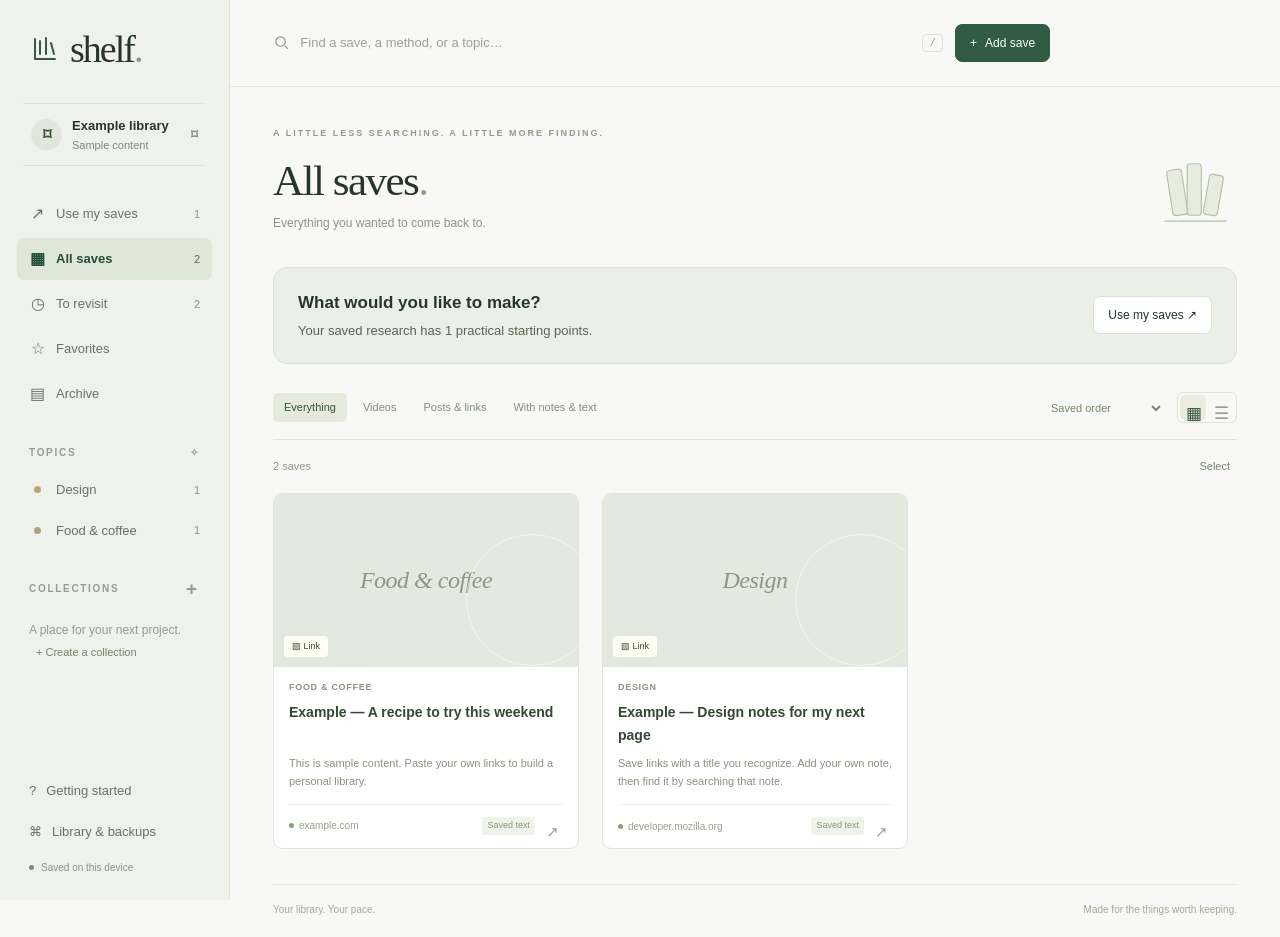
==== index.html @ c254f4d4 "Release Shelf browser starter 1.1 with simple capture and task guides" ====
<!doctype html><html lang="en"><head><meta charset="utf-8"><meta name="viewport" content="width=device-width,initial-scale=1"><meta name="theme-color" content="#f7f8f5"><meta name="description" content="Your saved things, within reach. A private, quiet place to find, read and organize your saves."><title>Shelf — Your saved things</title><link rel="icon" href="icon.svg"><link rel="stylesheet" href="style.css"></head><body>
<div id="app">
<aside id="sidebar"><a class="brand" href="#"><svg viewBox="0 0 32 32"><path d="M6 6v20h20M11 8v13m6-16v16m5-11 3 11"/></svg><span>shelf<span class="brand-dot">.</span></span></a><button id="mobile-close" class="icon-btn" aria-label="Close navigation">×</button>
<div class="workspace"><span class="avatar" aria-hidden="true">⌑</span><div>Example library<small>Sample content</small></div><span class="small-lock">⌑</span></div>
<nav id="navigation" aria-label="Library"></nav><div class="section-label">TOPICS <span title="Suggested from titles. You can change them.">✧</span></div><nav id="topics" aria-label="Topics"></nav>
<div class="section-label collections-label">COLLECTIONS <button id="new-collection" class="mini-btn" aria-label="New collection">+</button></div><nav id="collections" aria-label="Collections"></nav>
<div class="sidebar-bottom"><button id="help" class="navitem">? <span>Getting started</span></button><button id="library-settings" class="navitem">⌘ <span>Library & backups</span></button><div class="privacy"><span class="green-dot"></span><span id="storage-label">Saved on this device</span></div></div></aside>
<div id="mobile-shade"></div><main><header><button id="mobile-menu" class="icon-btn" aria-label="Open navigation">☰</button><div class="searchbox"><svg viewBox="0 0 24 24"><circle cx="10.5" cy="10.5" r="6.5"/><path d="m16 16 4.5 4.5"/></svg><input id="search" type="search" placeholder="Find a save, a method, or a topic…" aria-label="Search library" autocomplete="off"><kbd>/</kbd></div><button id="sync" class="btn sync-btn"><span>↻</span><span class="sync-label">Update saves</span></button><button id="add" class="btn primary"><span>+</span> Add save</button></header>
<div class="page"><div class="eyebrow">A LITTLE LESS SEARCHING. A LITTLE MORE FINDING.</div><div class="page-heading"><div><h1 id="page-title">All saves<span class="serif-dot">.</span></h1><p id="page-subtitle">Everything you wanted to come back to.</p></div><div class="library-mark" aria-hidden="true"><svg viewBox="0 0 100 100"><rect x="19" y="20" width="18" height="55" rx="4" transform="rotate(-9 28 48)"/><rect x="40" y="13" width="17" height="62" rx="4"/><rect x="63" y="26" width="17" height="49" rx="4" transform="rotate(10 71 51)"/><path d="M13 82h74"/></svg></div></div>
<div id="import-banner" class="import-banner" hidden><div><strong>Your library starts here.</strong><span>Paste a link or the share text from an app. Add your own title so you can find it later.</span></div><button class="btn" id="welcome-import">Add your first save</button></div>
<section id="task-start" class="task-start" hidden></section><section id="guide-cards" class="guide-cards" hidden aria-label="Ways to use your saves"></section><div class="toolbar" id="save-toolbar"><div class="filter-pills" id="filters"><button class="pill active" data-filter="all">Everything</button><button class="pill" data-filter="video">Videos</button><button class="pill" data-filter="note">Posts & links</button><button class="pill" data-filter="content">With notes & text</button></div><div class="view-controls"><label class="visually-hidden" for="sort">Sort saves</label><select id="sort"><option value="position">Saved order</option><option value="recent">Recently added</option><option value="title">Title A–Z</option></select><div class="view-switch"><button id="grid-view" class="active icon-btn" aria-label="Grid view">▦</button><button id="list-view" class="icon-btn" aria-label="List view">☰</button></div></div></div>
<div class="result-row"><span id="result-count"></span><div><button id="select-mode" class="text-btn">Select</button><button id="clear-filters" class="text-btn" hidden>Clear filters</button></div></div>
<div id="bulk" class="bulkbar" hidden><span id="selected-count">0 selected</span><button id="select-all" class="text-btn">Select visible</button><button data-bulk="read">Mark read</button><button data-bulk="favorite">Favorite</button><button data-bulk="collection">Add to collection</button><button data-bulk="archive">Archive</button><button data-bulk="trash">Move to trash</button><button id="end-select" class="text-btn">Done</button></div>
<section id="cards" aria-label="Saved items"></section><div id="empty" class="empty" hidden><span class="empty-icon">⌕</span><h2 id="empty-title">Nothing here yet.</h2><p id="empty-copy">Save something worth coming back to.</p><button id="empty-action" class="btn">Show all saves</button></div><button id="load-more" class="btn load-more" hidden>Show more saves</button>
<footer><span id="footer-status">Your library. Your pace.</span><span>Made for the things worth keeping.</span></footer></div></main></div>
<div id="detail-backdrop" hidden></div><aside id="detail" role="dialog" aria-modal="true" aria-label="Save details" hidden></aside>
<dialog id="modal"><div id="modal-body"></div></dialog><div id="toast" role="status" aria-live="polite" hidden></div><input id="import-file" type="file" accept=".json,.html,.htm,.csv" hidden>
<script>window.SHELF_SEED={"version": 1, "items": [{"id": "example-save", "title": "Example \u2014 A recipe to try this weekend", "url": "https://example.com/recipe", "description": "This is sample content. Paste your own links to build a personal library.", "category": "Food & coffee", "type": "link", "position": 0}, {"id": "example-design", "title": "Example \u2014 Design notes for my next page", "url": "https://developer.mozilla.org/en-US/docs/Learn_web_development", "description": "Save links with a title you recognize. Add your own note, then find it by searching that note.", "category": "Design", "type": "link", "position": 1}], "annotations": {}, "collections": [], "guides": [{"id": "start-a-page", "title": "Turn a saved reference into one useful change", "category": "Web design", "method": "Choose one task, one reference and one observable result.", "steps": ["Open the reference and describe the specific relationship you want to use.", "Use real content in one page or component.", "Check the main action and one error state at desktop and mobile sizes."], "prompt": "Project: [your project]\nGoal: [the task this page should help a user complete]\nReference: [the link you saved]\nInspect the existing page and reference. Explain the specific relationship worth transferring. Complete one bounded implementation with real content and preserve the current brand and behavior. Verify the main task and one recovery path. Report what was actually checked and what remains unknown.", "limit": "An original example guide. It is not generated from your saves, and copying does not install a tool or execute a change.", "sourceIds": ["example-design"], "resources": ["https://developer.mozilla.org/en-US/docs/Learn_web_development"]}]};</script><script src="core.js"></script><script src="app.js"></script></body></html>
---- style.css ----
@font-face{font-family:system-ui;src:local('SF Pro Text')}*{box-sizing:border-box}html{color-scheme:light}body{margin:0;color:#26352e;background:#f8f9f6;font:14px -apple-system,BlinkMacSystemFont,'Segoe UI',sans-serif;line-height:1.5}button,input,textarea,select{font:inherit}button,a,input,select,textarea{-webkit-tap-highlight-color:transparent}button{cursor:pointer}button:disabled{opacity:.5;cursor:wait}button{color:inherit}button:focus-visible,a:focus-visible,select:focus-visible{outline:3px solid #9db5a5;outline-offset:3px}a{color:inherit}button{border:0;background:none}#sidebar{width:230px;position:fixed;inset:0 auto 0 0;background:#eff1eb;border-right:1px solid #dfe4da;padding:30px 17px 0;display:flex;flex-direction:column;z-index:20;overflow-y:auto}.brand{display:flex;align-items:center;gap:9px;text-decoration:none;margin:0 12px 35px;font-family:Georgia,serif;font-size:38px;letter-spacing:-2px;line-height:1}.brand svg{width:32px;fill:none;stroke:#375744;stroke-width:2;stroke-linecap:round;stroke-linejoin:round}.brand-dot{color:#809d7b}.workspace{margin:0 6px 27px;padding:12px 8px;display:flex;align-items:center;gap:10px;border-top:1px solid #dfe4da;border-bottom:1px solid #dfe4da;font-size:13px;font-weight:600}.workspace small{display:block;font-size:11px;font-weight:400;color:#7c877e;margin-top:1px}.avatar{width:31px;height:31px;border-radius:50%;background:#e0e6d9;color:#42573e;display:grid;place-items:center;font-family:Georgia,serif;font-size:16px}.small-lock{margin-left:auto;color:#869381}.navitem{display:flex;align-items:center;width:100%;gap:10px;border-radius:7px;padding:9px 12px;margin-bottom:3px;color:#667367;text-align:left;font-size:13px;min-height:36px}.navitem:hover{background:#e7ebe1;color:#254a37}.navitem.active{background:#dfe7d8;color:#254d37;font-weight:600}.navitem .nav-icon{width:17px;text-align:center;font-size:16px}.navitem .count{margin-left:auto;color:#8b9489;font-size:11px;font-weight:400}.navitem.active .count{color:#56724c}.section-label{display:flex;justify-content:space-between;align-items:center;color:#949e90;font-size:10px;letter-spacing:1.7px;font-weight:600;margin:27px 12px 11px}.mini-btn{font-size:19px;line-height:1;padding:0 3px}.topic-dot{width:7px;height:7px;border-radius:50%;background:var(--topic,#9aa786);flex-shrink:0;margin:0 5px}.collection-empty{font-size:12px;color:#939d91;padding:0 12px 14px}.sidebar-bottom{margin-top:auto;padding:24px 0 18px}.privacy{font-size:10px;color:#8b9689;display:flex;gap:7px;align-items:center;padding:7px 12px}.green-dot{width:5px;height:5px;background:#729470;border-radius:50%;display:inline-block;flex-shrink:0}main{margin-left:230px;min-height:100vh}header{height:87px;border-bottom:1px solid #e5e9e0;display:flex;align-items:center;gap:12px;padding:0 43px;background:#f8f9f6;position:sticky;top:0;z-index:10}.searchbox{display:flex;align-items:center;gap:10px;flex:1;max-width:670px;color:#8b968b}.searchbox svg{width:19px;fill:none;stroke:currentColor;stroke-width:1.6}.searchbox input{border:none;outline:none;background:transparent;width:100%;font-size:13px;color:#263b2c;padding:10px 0}.searchbox input::placeholder{color:#99a293}kbd{border:1px solid #dfe5d8;color:#9ba393;border-radius:4px;font-size:11px;padding:0 6px}.btn{display:inline-flex;align-items:center;justify-content:center;gap:8px;border:1px solid #dbe2d5;border-radius:7px;background:#fff;padding:9px 14px;font-size:12px;min-height:37px;text-decoration:none;white-space:nowrap}.btn:hover{background:#f0f3eb;border-color:#bccbb6}.primary{background:#315b43;color:#fff;border-color:#315b43}.primary:hover{background:#244a35;color:#fff}.sync-btn{margin-left:auto;background:transparent}.sync-btn>span:first-child{font-size:20px;line-height:.8}.icon-btn{display:grid;place-items:center;padding:6px;border-radius:5px;font-size:18px;width:31px;height:31px}.icon-btn:hover{background:#e8eee2}.page{max-width:1550px;margin:auto;padding:40px 43px 20px}.eyebrow{font-size:9px;letter-spacing:2px;color:#909d87;margin-bottom:12px;font-weight:600}.page-heading{display:flex;align-items:center;justify-content:space-between;margin-bottom:31px}h1{font-family:Georgia,'Times New Roman',serif;font-weight:400;font-size:43px;line-height:1.15;letter-spacing:-1.5px;margin:0 0 9px}.serif-dot{color:#91a37e}#page-subtitle{color:#8a9485;font-size:12px;margin:0}.library-mark{width:83px;height:83px;opacity:.65}.library-mark svg{fill:#e0e6d2;stroke:#91a47a;stroke-width:1.4;stroke-linejoin:round;stroke-linecap:round}.toolbar{display:flex;gap:12px;align-items:center;justify-content:space-between;border-bottom:1px solid #e0e5da;padding-bottom:16px}.filter-pills{display:flex;gap:5px;flex-wrap:wrap}.pill{border-radius:5px;font-size:11px;padding:6px 11px;color:#818d7a;white-space:nowrap}.pill:hover{background:#edf1e7}.pill.active{background:#e4eadc;color:#36543a}.view-controls{display:flex;align-items:center;gap:13px}select{padding:7px 20px 7px 7px;color:#77866d;border:none;border-radius:5px;background:transparent;font-size:11px;max-width:100%}.view-switch{display:flex;gap:2px;border:1px solid #dfe5d7;padding:2px;border-radius:6px}.view-switch .icon-btn{font-size:17px;width:26px;height:25px;color:#97a28e}.view-switch .active{background:#e8eddf;color:#37543a}.result-row{display:flex;justify-content:space-between;align-items:center;min-height:53px;color:#8d9885;font-size:11px}.text-btn{color:#748469;font-size:11px;padding:5px 7px}.text-btn:hover{color:#284d34;text-decoration:underline}.text-btn+ .text-btn{border-left:1px solid #dce3d4}#cards{display:grid;grid-template-columns:repeat(3,minmax(0,1fr));gap:23px;align-items:start}.card{border:1px solid #e0e5da;background:#fff;border-radius:9px;overflow:hidden;position:relative;transition:transform .16s,box-shadow .16s;min-width:0}.card:hover{transform:translateY(-3px);box-shadow:0 7px 23px #3043260b}.card.selected{outline:2px solid #728d63;outline-offset:2px}.cover-button{display:block;padding:0;width:100%;text-align:left;position:relative}.cover{height:173px;background:#e9ede2;overflow:hidden;position:relative;display:flex;align-items:center;justify-content:center}.cover img{width:100%;height:100%;object-fit:cover;object-position:top;display:block}.cover.no-image{background:var(--tint,#e4e9df)}.cover.no-image:before{content:attr(data-topic);font:italic 24px Georgia,serif;color:#6b8063;letter-spacing:-.5px;opacity:.75}.cover.no-image:after{content:'';position:absolute;width:130px;height:130px;border:1px solid #ffffff90;border-radius:50%;right:-20px;top:40px}.type-badge{position:absolute;left:10px;bottom:10px;background:#fffef2eb;border:1px solid #ffffff85;border-radius:4px;padding:3px 7px;font-size:9px;color:#394a39;display:flex;align-items:center;gap:4px;backdrop-filter:blur(5px)}.card-fav{position:absolute;right:10px;top:10px;background:#fffffff0;border-radius:50%;width:27px;height:27px;display:grid;place-items:center;color:#6d7c64;font-size:15px;opacity:0;transition:opacity .15s}.card:hover .card-fav,.card-fav.on,.card-fav:focus-visible{opacity:1}.card-fav.on{color:#a58d4e;background:#fff8e0}.card-select{position:absolute;left:10px;top:10px;z-index:2;display:none;background:#fff;border-radius:4px;padding:2px;accent-color:#476b3d}.selecting .card-select{display:block}.card-body{padding:14px 15px 11px}.card-category{font-size:9px;font-weight:600;letter-spacing:.7px;color:#89977f;margin-bottom:6px;text-transform:uppercase}.title-btn{padding:0;display:block;text-align:left;width:100%}.card h2{font-size:14px;line-height:1.65;font-weight:600;margin:0 0 7px;display:-webkit-box;-webkit-line-clamp:2;-webkit-box-orient:vertical;overflow:hidden;min-height:46px;color:#354735;overflow-wrap:anywhere}.card-summary{font-size:11px;line-height:1.7;color:#899380;margin:0 0 13px;display:-webkit-box;-webkit-line-clamp:2;-webkit-box-orient:vertical;overflow:hidden;min-height:37px}.card-bottom{border-top:1px solid #eef1e9;padding-top:10px;display:flex;align-items:center;gap:5px;font-size:10px;color:#98a18f;min-width:0}.card-author{white-space:nowrap;overflow:hidden;text-overflow:ellipsis;flex:1;min-width:0}.notes-badge{font-size:9px;background:#f0f3e9;color:#859875;border-radius:3px;padding:2px 5px;white-space:nowrap}.card-bottom .icon-btn{width:23px;height:22px;font-size:15px;color:#9aa48e}.read-dot{width:5px;height:5px;border-radius:50%;background:#8aa07a;flex-shrink:0}.read-dot.read{background:transparent}.list-view{display:flex!important;flex-direction:column;gap:10px!important}.list-view .card{display:flex;width:100%;align-items:center;padding:10px}.list-view .cover-button{width:115px;flex-shrink:0}.list-view .cover{height:85px;border-radius:5px}.list-view .type-badge{left:5px;bottom:5px;font-size:8px}.list-view .card-body{padding:0 15px;flex:1;min-width:0}.list-view .card-category{margin:0}.list-view .card h2{font-size:13px;min-height:0;margin:2px 0;-webkit-line-clamp:1}.list-view .card-summary{min-height:0;-webkit-line-clamp:1;margin-bottom:4px}.list-view .card-bottom{border:0;padding:0}.list-view .card-fav{right:16px}.empty{padding:70px 10px;text-align:center;color:#8b9781}.empty h2{font-family:Georgia,serif;color:#5e7351;font-weight:400;font-size:27px}.empty p{font-size:13px;max-width:390px;margin:0 auto 22px}.empty-icon{font-size:48px;color:#9daf90}.load-more{margin:30px auto;display:flex}footer{display:flex;justify-content:space-between;margin-top:35px;padding-top:17px;border-top:1px solid #e3e8dd;color:#a0aa98;font-size:10px;gap:20px}.bulkbar{position:sticky;top:87px;z-index:8;padding:12px;background:#edf2e5;border:1px solid #c8d5bd;display:flex;align-items:center;gap:12px;border-radius:6px;margin-bottom:20px;flex-wrap:wrap;font-size:11px}.bulkbar button{font-size:11px}.bulkbar>span{font-weight:600}.import-banner{background:#edf2e5;border:1px solid #dae3cf;padding:19px 22px;display:flex;justify-content:space-between;gap:20px;align-items:center;border-radius:8px;margin-bottom:24px}.import-banner strong{display:block;font-family:Georgia,serif;font-size:22px;font-weight:400;margin-bottom:5px}.import-banner span{color:#839277;font-size:12px}#detail-backdrop{position:fixed;inset:0;background:#17271845;backdrop-filter:blur(2px);z-index:30}#detail{position:fixed;right:0;top:0;bottom:0;width:min(620px,100%);background:#fafbf8;z-index:31;overflow-y:auto;box-shadow:-15px 0 70px #13241620;animation:slide .2s ease}.detail-top{position:sticky;top:0;z-index:2;background:#fafbf8f5;padding:13px 25px;display:flex;align-items:center;gap:8px;border-bottom:1px solid #e4e9de;backdrop-filter:blur(10px)}.detail-top .spacer{flex:1}.detail-top small{color:#93a188;font-size:11px}.detail-content{padding:24px 30px}.detail-hero{height:220px;border-radius:8px;margin-bottom:23px}.detail-hero img{object-fit:contain;background:#edf0e7}.detail-category{font-size:10px;letter-spacing:1px;text-transform:uppercase;color:#8ba077;margin-bottom:8px}#detail h2{font-size:23px;line-height:1.6;letter-spacing:-.3px;margin:0 0 12px;overflow-wrap:anywhere}.detail-meta{color:#92a087;font-size:11px;display:flex;gap:12px;align-items:center;margin-bottom:20px}.detail-tabs{display:flex;gap:17px;border-bottom:1px solid #e1e8d9;margin-top:25px}.detail-tabs button{font-size:12px;padding:10px 0;color:#8b9a80;border-bottom:2px solid transparent}.detail-tabs .active{color:#395c33;border-color:#5c7f4b}.detail-section{padding:20px 0;border-bottom:1px solid #e5eadf}.detail-section h3{font-size:10px;font-weight:600;letter-spacing:1px;color:#7e926f;margin:0 0 12px;text-transform:uppercase}.detail-section p,.source-text{font-size:13px;line-height:1.9;color:#607057;white-space:pre-wrap;overflow-wrap:anywhere;margin:0}.detail-section .source-text{max-height:450px;overflow:auto}.detail-section label,.form-label{display:block;font-size:11px;color:#7b8d6f;margin:13px 0 6px}.detail-section select{width:100%;border:1px solid #dce5d1;background:white;font-size:12px;padding:9px}.note-area{width:100%;min-height:140px;border:1px solid #dce5d1;border-radius:6px;resize:vertical;padding:12px;background:#fff;color:#405838;font-size:13px;line-height:1.8}.note-area:focus{outline:2px solid #a6b699;outline-offset:1px}.tag{display:inline-block;font-size:10px;color:#748867;background:#eaf0e2;border-radius:4px;padding:3px 7px;margin:0 5px 6px 0}.resources{display:flex;gap:8px;flex-direction:column}.resources a{font-size:12px;color:#4e7140;overflow-wrap:anywhere}.muted{color:#96a28c;font-size:11px}.detail-bottom{display:flex;justify-content:space-between;align-items:center;padding:20px 0}.danger{color:#a06d5e}.details-controls{display:flex;gap:8px;align-items:center}dialog{border:1px solid #dce5d1;background:#fafbf8;border-radius:12px;padding:0;width:min(520px,calc(100% - 30px));max-height:85vh;color:#344b2e;box-shadow:0 24px 100px #1b2c2230}dialog::backdrop{background:#17271845;backdrop-filter:blur(2px)}#modal-body{padding:27px}#modal-body h2{font:normal 29px Georgia,serif;margin:0 0 9px}#modal-body p{font-size:12px;color:#849478;line-height:1.8;margin:0 0 20px}.modal-close{float:right}.form-input{width:100%;padding:10px 12px;border:1px solid #d4dfc8;border-radius:6px;background:#fff;color:#3c5433;outline:none}.form-input:focus{border-color:#759b61}.modal-actions{display:flex;gap:8px;justify-content:flex-end;margin-top:23px}.settings-option{padding:14px 0;border-top:1px solid #e2e9da;display:flex;justify-content:space-between;align-items:center;gap:15px;font-size:12px}.settings-option small{display:block;font-size:10px;color:#99a58f;margin-top:3px}#toast{position:fixed;bottom:25px;left:50%;transform:translateX(-50%);background:#2c4f36;color:#f2f6eb;padding:12px 19px;border-radius:8px;z-index:60;box-shadow:0 7px 25px #253d2725;font-size:12px;max-width:calc(100% - 30px);display:flex;gap:17px;align-items:center}#toast button{color:#d0deb8;text-decoration:underline;white-space:nowrap}.visually-hidden{position:absolute;width:1px;height:1px;overflow:hidden;clip:rect(0,0,0,0)}[hidden]{display:none!important}#mobile-menu,#mobile-close,#mobile-shade{display:none}.spin{animation:rotate 1s linear infinite;display:inline-block}.modal-error{font-size:12px;color:#a25845;margin-top:10px}.anchor-list{padding-left:18px;color:#7b8d6c;font-size:12px;line-height:1.8}.checkbox-label{display:flex!important;align-items:center;gap:9px;padding:5px 0;font-size:12px!important}input[type=checkbox]{accent-color:#547543}.restore-note{font-size:11px;color:#899a7b;margin-top:20px}.drop-zone{outline:3px dashed #8eaa7c;outline-offset:-10px;background:#e8efdf}@keyframes slide{from{transform:translateX(100%)}to{transform:translateX(0)}}@keyframes rotate{to{transform:rotate(360deg)}}@media(min-width:1600px){#cards{grid-template-columns:repeat(4,minmax(0,1fr))}.cover{height:190px}}@media(max-width:1100px){#sidebar{width:205px}main{margin-left:205px}header{padding:0 25px}.page{padding:30px 25px 18px}#cards{grid-template-columns:repeat(2,minmax(0,1fr));gap:18px}.toolbar{align-items:flex-start;gap:10px}.view-controls{gap:5px}h1{font-size:38px}}@media(max-width:760px){#sidebar{transform:translateX(-100%);transition:transform .2s;width:245px}body.nav-open #sidebar{transform:none}body.nav-open #mobile-shade{display:block;position:fixed;inset:0;background:#18251a60;z-index:19}#mobile-close{display:grid;position:absolute;right:10px;top:30px}main{margin:0}header{padding:0 16px;height:68px;gap:7px}#mobile-menu{display:grid;flex-shrink:0}.searchbox{gap:6px}.searchbox svg{display:none}.searchbox input{font-size:12px;min-width:0}.searchbox kbd{display:none}.sync-btn{padding:7px;width:32px;min-width:32px}.sync-label{display:none}header>.primary{font-size:0;padding:8px 11px}header>.primary span{font-size:19px}.page{padding:29px 18px 16px}.eyebrow{font-size:8px;letter-spacing:1.4px}.page-heading{margin-bottom:23px}.library-mark{width:63px;height:63px}h1{font-size:36px}.toolbar{display:block;padding-bottom:11px}.filter-pills{gap:3px}.pill{font-size:10px;padding:6px 9px}.view-controls{justify-content:flex-end;margin-top:11px}#cards{gap:13px}.cover{height:155px}.card-body{padding:11px}.card h2{font-size:12px;line-height:1.75;min-height:42px}.card-summary{font-size:10px;min-height:34px;margin-bottom:9px}.card-category{font-size:8px}.card-bottom{font-size:9px}.card-fav{opacity:1}.notes-badge{font-size:8px}.card-bottom .icon-btn{display:none}.result-row{min-height:45px}.bulkbar{top:68px}.detail-content{padding:18px 22px}.detail-top{padding:12px 18px}.detail-top .btn{padding:7px 10px}.import-banner{padding:17px;display:block}.import-banner .btn{margin-top:14px}footer{font-size:9px}footer>span:last-child{display:none}.list-view .cover-button{width:86px}.list-view .cover{height:75px}.list-view .card-body{padding:0 0 0 11px}.list-view .card h2{-webkit-line-clamp:2;font-size:12px}.list-view .card-fav{top:5px;right:5px;width:22px;height:22px}}@media(max-width:360px){.page{padding-left:12px;padding-right:12px}#cards{gap:10px}.cover{height:130px}.card-body{padding:9px}.card-summary{display:none}.notes-badge{display:none}}

.source-video{width:100%;max-height:400px;background:#1e2b21;border-radius:8px;margin-top:20px}
@media(prefers-reduced-motion:reduce){*{animation:none!important;transition:none!important;scroll-behavior:auto!important}}

/* Task-led retrieval and simple capture. */
[hidden]{display:none!important}.task-start{display:flex;align-items:center;justify-content:space-between;gap:20px;padding:22px 24px;margin:4px 0 28px;background:#eaf0e7;border:1px solid #dce4d7;border-radius:14px}.task-start strong{display:block;font-size:17px;margin-bottom:5px}.task-start span{font-size:13px;color:#586650}.task-categories{display:flex;flex-wrap:wrap;gap:8px}.guide-cards{display:grid;grid-template-columns:repeat(3,minmax(0,1fr));gap:18px;margin-bottom:32px}.guide-card{text-align:left;padding:25px;background:#fff;border:1px solid #e0e4da;border-radius:14px;cursor:pointer;color:inherit;min-height:240px;display:flex;flex-direction:column;align-items:flex-start;transition:transform .15s,border-color .15s}.guide-card:hover{transform:translateY(-2px);border-color:#8b9c7b}.guide-card small{font-size:11px;text-transform:uppercase;letter-spacing:1.3px;color:#6b7b60}.guide-card h2{font-size:21px;line-height:1.3;margin:14px 0 12px}.guide-card p{font-size:14px;color:#64705d;line-height:1.6;flex:1}.guide-card span{font-size:12px;margin-top:18px;color:#526845}.guide-steps{padding-left:22px;font-size:14px;line-height:1.75}.guide-steps li{padding-left:5px;margin:9px 0}.prompt-area{height:180px;line-height:1.6;font-size:13px}.guide-sources{border-top:1px solid #e1e5dc;padding-top:18px;margin-top:20px;font-size:13px;line-height:1.65}.guide-sources a,.source-save{display:block;word-break:break-word;margin:8px 0;color:#45663b}.source-save{background:transparent;border:0;text-align:left;cursor:pointer;font:inherit}.help-steps{margin:24px 0}.help-steps p{padding-left:16px;border-left:2px solid #c2d0b9}.help-steps b{color:#2d3a25}details summary{cursor:pointer;font-size:13px;color:#5b6b52;padding:10px 0}.detail-section strong{font-weight:600}.guide-card:focus-visible{outline:3px solid #658c4f;outline-offset:3px}@media(max-width:1100px){.guide-cards{grid-template-columns:repeat(2,minmax(0,1fr))}}@media(max-width:650px){.guide-cards{grid-template-columns:1fr}.task-start{align-items:flex-start;flex-direction:column;padding:18px}.guide-card{min-height:200px}.task-categories{gap:6px}.task-categories button{font-size:12px}.prompt-area{height:230px}}@media(prefers-reduced-motion:reduce){.guide-card{transition:none}}
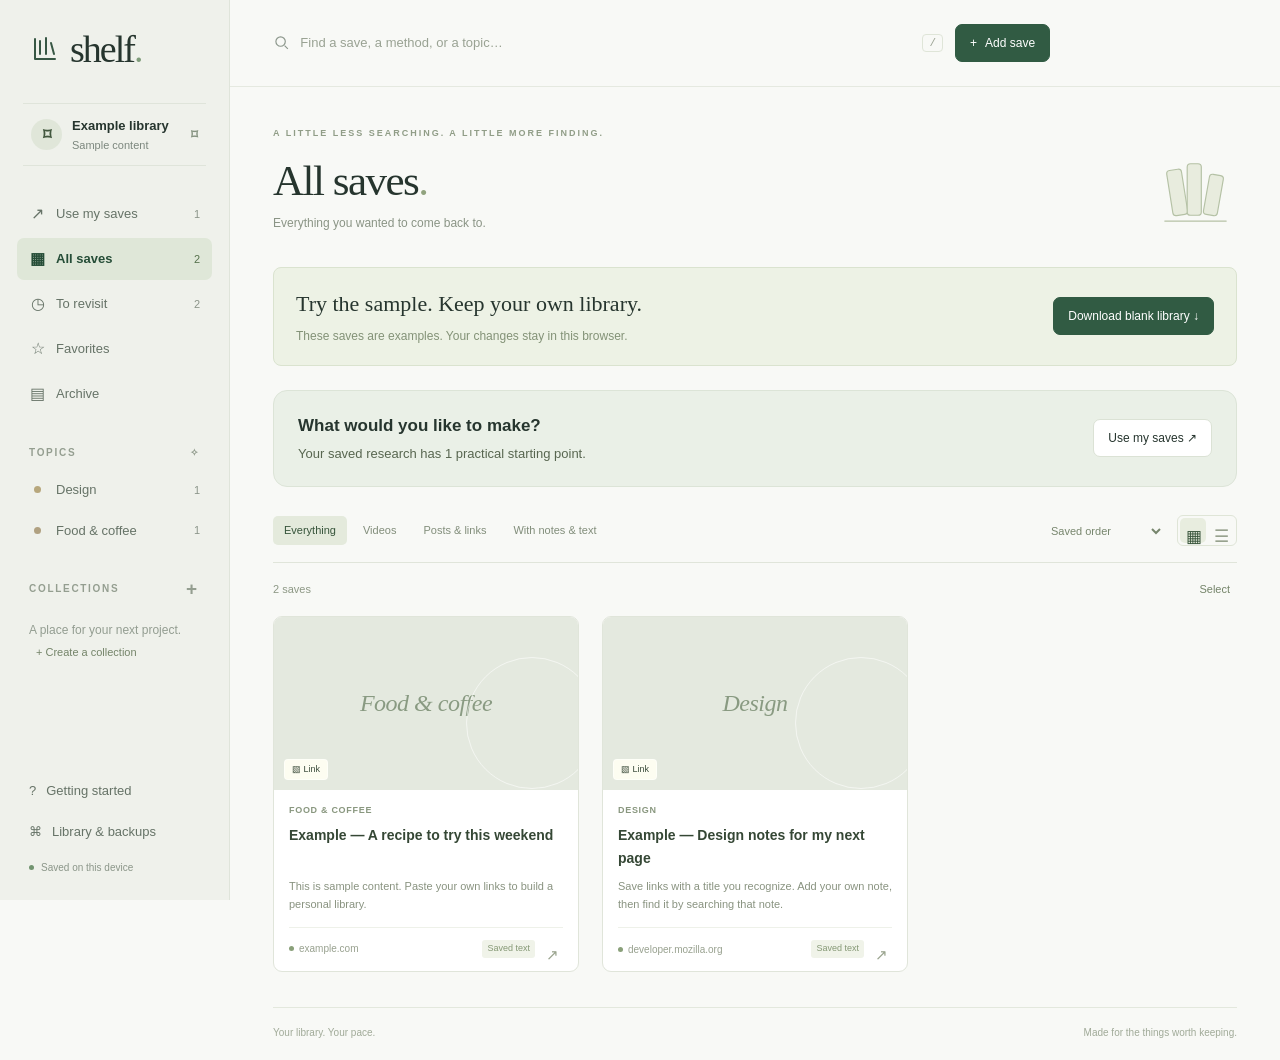
==== commit aebae160: "Make the public sample lead clearly to a blank personal library" ====
--- a/index.html
+++ b/index.html
@@ -8,7 +8,7 @@
 <div id="mobile-shade"></div><main><header><button id="mobile-menu" class="icon-btn" aria-label="Open navigation">☰</button><div class="searchbox"><svg viewBox="0 0 24 24"><circle cx="10.5" cy="10.5" r="6.5"/><path d="m16 16 4.5 4.5"/></svg><input id="search" type="search" placeholder="Find a save, a method, or a topic…" aria-label="Search library" autocomplete="off"><kbd>/</kbd></div><button id="sync" class="btn sync-btn"><span>↻</span><span class="sync-label">Update saves</span></button><button id="add" class="btn primary"><span>+</span> Add save</button></header>
 <div class="page"><div class="eyebrow">A LITTLE LESS SEARCHING. A LITTLE MORE FINDING.</div><div class="page-heading"><div><h1 id="page-title">All saves<span class="serif-dot">.</span></h1><p id="page-subtitle">Everything you wanted to come back to.</p></div><div class="library-mark" aria-hidden="true"><svg viewBox="0 0 100 100"><rect x="19" y="20" width="18" height="55" rx="4" transform="rotate(-9 28 48)"/><rect x="40" y="13" width="17" height="62" rx="4"/><rect x="63" y="26" width="17" height="49" rx="4" transform="rotate(10 71 51)"/><path d="M13 82h74"/></svg></div></div>
 <div id="import-banner" class="import-banner" hidden><div><strong>Your library starts here.</strong><span>Paste a link or the share text from an app. Add your own title so you can find it later.</span></div><button class="btn" id="welcome-import">Add your first save</button></div>
-<section id="task-start" class="task-start" hidden></section><section id="guide-cards" class="guide-cards" hidden aria-label="Ways to use your saves"></section><div class="toolbar" id="save-toolbar"><div class="filter-pills" id="filters"><button class="pill active" data-filter="all">Everything</button><button class="pill" data-filter="video">Videos</button><button class="pill" data-filter="note">Posts & links</button><button class="pill" data-filter="content">With notes & text</button></div><div class="view-controls"><label class="visually-hidden" for="sort">Sort saves</label><select id="sort"><option value="position">Saved order</option><option value="recent">Recently added</option><option value="title">Title A–Z</option></select><div class="view-switch"><button id="grid-view" class="active icon-btn" aria-label="Grid view">▦</button><button id="list-view" class="icon-btn" aria-label="List view">☰</button></div></div></div>
+<div class="import-banner"><div><strong>Try the sample. Keep your own library.</strong><span>These saves are examples. Your changes stay in this browser.</span></div><a class="btn primary" href="Shelf-Starter.html" download>Download blank library ↓</a></div><section id="task-start" class="task-start" hidden></section><section id="guide-cards" class="guide-cards" hidden aria-label="Ways to use your saves"></section><div class="toolbar" id="save-toolbar"><div class="filter-pills" id="filters"><button class="pill active" data-filter="all">Everything</button><button class="pill" data-filter="video">Videos</button><button class="pill" data-filter="note">Posts & links</button><button class="pill" data-filter="content">With notes & text</button></div><div class="view-controls"><label class="visually-hidden" for="sort">Sort saves</label><select id="sort"><option value="position">Saved order</option><option value="recent">Recently added</option><option value="title">Title A–Z</option></select><div class="view-switch"><button id="grid-view" class="active icon-btn" aria-label="Grid view">▦</button><button id="list-view" class="icon-btn" aria-label="List view">☰</button></div></div></div>
 <div class="result-row"><span id="result-count"></span><div><button id="select-mode" class="text-btn">Select</button><button id="clear-filters" class="text-btn" hidden>Clear filters</button></div></div>
 <div id="bulk" class="bulkbar" hidden><span id="selected-count">0 selected</span><button id="select-all" class="text-btn">Select visible</button><button data-bulk="read">Mark read</button><button data-bulk="favorite">Favorite</button><button data-bulk="collection">Add to collection</button><button data-bulk="archive">Archive</button><button data-bulk="trash">Move to trash</button><button id="end-select" class="text-btn">Done</button></div>
 <section id="cards" aria-label="Saved items"></section><div id="empty" class="empty" hidden><span class="empty-icon">⌕</span><h2 id="empty-title">Nothing here yet.</h2><p id="empty-copy">Save something worth coming back to.</p><button id="empty-action" class="btn">Show all saves</button></div><button id="load-more" class="btn load-more" hidden>Show more saves</button>
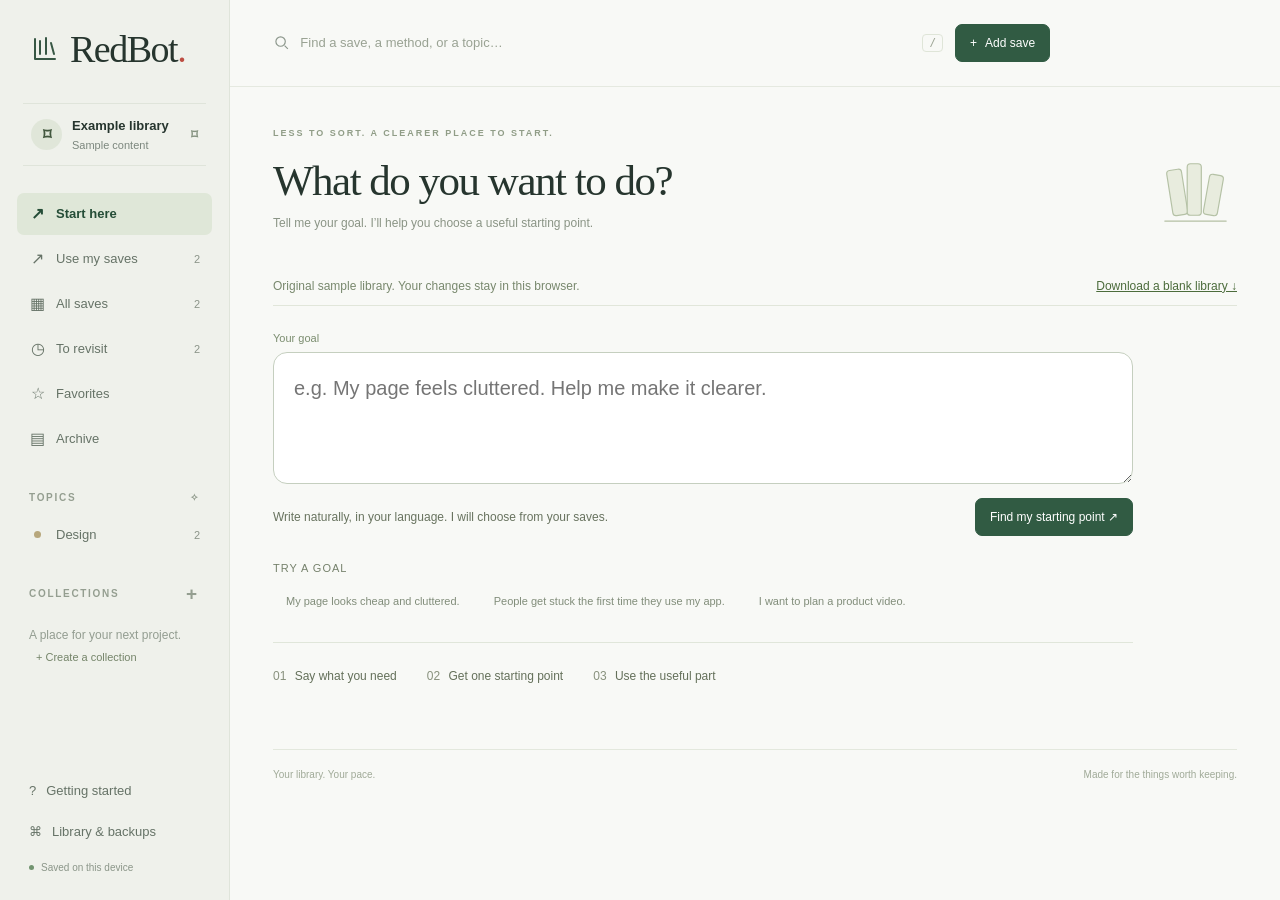
==== commit a28268eb: "Rename to RedBot and choose one evidence-bounded starting point" ====
--- a/index.html
+++ b/index.html
@@ -1,18 +1,18 @@
-<!doctype html><html lang="en"><head><meta charset="utf-8"><meta name="viewport" content="width=device-width,initial-scale=1"><meta name="theme-color" content="#f7f8f5"><meta name="description" content="Your saved things, within reach. A private, quiet place to find, read and organize your saves."><title>Shelf — Your saved things</title><link rel="icon" href="icon.svg"><link rel="stylesheet" href="style.css"></head><body>
+<!doctype html><html lang="en"><head><meta charset="utf-8"><meta name="viewport" content="width=device-width,initial-scale=1"><meta name="theme-color" content="#f7f8f5"><meta name="description" content="Your saved things, within reach. A private place to turn your saves into one useful starting point."><title>RedBot — Know where to start</title><link rel="icon" href="icon.svg"><link rel="stylesheet" href="style.css?v=1.2"></head><body>
 <div id="app">
-<aside id="sidebar"><a class="brand" href="#"><svg viewBox="0 0 32 32"><path d="M6 6v20h20M11 8v13m6-16v16m5-11 3 11"/></svg><span>shelf<span class="brand-dot">.</span></span></a><button id="mobile-close" class="icon-btn" aria-label="Close navigation">×</button>
+<aside id="sidebar"><a class="brand" href="#"><svg viewBox="0 0 32 32"><path d="M6 6v20h20M11 8v13m6-16v16m5-11 3 11"/></svg><span>RedBot<span class="brand-dot">.</span></span></a><button id="mobile-close" class="icon-btn" aria-label="Close navigation">×</button>
 <div class="workspace"><span class="avatar" aria-hidden="true">⌑</span><div>Example library<small>Sample content</small></div><span class="small-lock">⌑</span></div>
 <nav id="navigation" aria-label="Library"></nav><div class="section-label">TOPICS <span title="Suggested from titles. You can change them.">✧</span></div><nav id="topics" aria-label="Topics"></nav>
 <div class="section-label collections-label">COLLECTIONS <button id="new-collection" class="mini-btn" aria-label="New collection">+</button></div><nav id="collections" aria-label="Collections"></nav>
 <div class="sidebar-bottom"><button id="help" class="navitem">? <span>Getting started</span></button><button id="library-settings" class="navitem">⌘ <span>Library & backups</span></button><div class="privacy"><span class="green-dot"></span><span id="storage-label">Saved on this device</span></div></div></aside>
 <div id="mobile-shade"></div><main><header><button id="mobile-menu" class="icon-btn" aria-label="Open navigation">☰</button><div class="searchbox"><svg viewBox="0 0 24 24"><circle cx="10.5" cy="10.5" r="6.5"/><path d="m16 16 4.5 4.5"/></svg><input id="search" type="search" placeholder="Find a save, a method, or a topic…" aria-label="Search library" autocomplete="off"><kbd>/</kbd></div><button id="sync" class="btn sync-btn"><span>↻</span><span class="sync-label">Update saves</span></button><button id="add" class="btn primary"><span>+</span> Add save</button></header>
-<div class="page"><div class="eyebrow">A LITTLE LESS SEARCHING. A LITTLE MORE FINDING.</div><div class="page-heading"><div><h1 id="page-title">All saves<span class="serif-dot">.</span></h1><p id="page-subtitle">Everything you wanted to come back to.</p></div><div class="library-mark" aria-hidden="true"><svg viewBox="0 0 100 100"><rect x="19" y="20" width="18" height="55" rx="4" transform="rotate(-9 28 48)"/><rect x="40" y="13" width="17" height="62" rx="4"/><rect x="63" y="26" width="17" height="49" rx="4" transform="rotate(10 71 51)"/><path d="M13 82h74"/></svg></div></div>
+<div class="page"><div class="eyebrow">LESS TO SORT. A CLEARER PLACE TO START.</div><div class="page-heading"><div><h1 id="page-title">What do you want to do?</h1><p id="page-subtitle">Tell me your goal. I’ll help you choose a useful starting point.</p></div><div class="library-mark" aria-hidden="true"><svg viewBox="0 0 100 100"><rect x="19" y="20" width="18" height="55" rx="4" transform="rotate(-9 28 48)"/><rect x="40" y="13" width="17" height="62" rx="4"/><rect x="63" y="26" width="17" height="49" rx="4" transform="rotate(10 71 51)"/><path d="M13 82h74"/></svg></div></div>
 <div id="import-banner" class="import-banner" hidden><div><strong>Your library starts here.</strong><span>Paste a link or the share text from an app. Add your own title so you can find it later.</span></div><button class="btn" id="welcome-import">Add your first save</button></div>
-<div class="import-banner"><div><strong>Try the sample. Keep your own library.</strong><span>These saves are examples. Your changes stay in this browser.</span></div><a class="btn primary" href="Shelf-Starter.html" download>Download blank library ↓</a></div><section id="task-start" class="task-start" hidden></section><section id="guide-cards" class="guide-cards" hidden aria-label="Ways to use your saves"></section><div class="toolbar" id="save-toolbar"><div class="filter-pills" id="filters"><button class="pill active" data-filter="all">Everything</button><button class="pill" data-filter="video">Videos</button><button class="pill" data-filter="note">Posts & links</button><button class="pill" data-filter="content">With notes & text</button></div><div class="view-controls"><label class="visually-hidden" for="sort">Sort saves</label><select id="sort"><option value="position">Saved order</option><option value="recent">Recently added</option><option value="title">Title A–Z</option></select><div class="view-switch"><button id="grid-view" class="active icon-btn" aria-label="Grid view">▦</button><button id="list-view" class="icon-btn" aria-label="List view">☰</button></div></div></div>
+<div class="sample-notice"><span>Original sample library. Your changes stay in this browser.</span><div><button class="text-btn" id="demo-upgrade" hidden>Load updated examples</button><a href="RedBot-Starter.html" download>Download a blank library ↓</a></div></div><section id="decision-home" aria-label="Choose a starting point" hidden></section><section id="task-start" class="task-start" hidden></section><section id="guide-cards" class="guide-cards" hidden aria-label="Ways to use your saves"></section><div class="toolbar" id="save-toolbar"><div class="filter-pills" id="filters"><button class="pill active" data-filter="all">Everything</button><button class="pill" data-filter="video">Videos</button><button class="pill" data-filter="note">Posts & links</button><button class="pill" data-filter="content">With notes & text</button></div><div class="view-controls"><label class="visually-hidden" for="sort">Sort saves</label><select id="sort"><option value="position">Saved order</option><option value="recent">Recently added</option><option value="title">Title A–Z</option></select><div class="view-switch"><button id="grid-view" class="active icon-btn" aria-label="Grid view">▦</button><button id="list-view" class="icon-btn" aria-label="List view">☰</button></div></div></div>
 <div class="result-row"><span id="result-count"></span><div><button id="select-mode" class="text-btn">Select</button><button id="clear-filters" class="text-btn" hidden>Clear filters</button></div></div>
 <div id="bulk" class="bulkbar" hidden><span id="selected-count">0 selected</span><button id="select-all" class="text-btn">Select visible</button><button data-bulk="read">Mark read</button><button data-bulk="favorite">Favorite</button><button data-bulk="collection">Add to collection</button><button data-bulk="archive">Archive</button><button data-bulk="trash">Move to trash</button><button id="end-select" class="text-btn">Done</button></div>
 <section id="cards" aria-label="Saved items"></section><div id="empty" class="empty" hidden><span class="empty-icon">⌕</span><h2 id="empty-title">Nothing here yet.</h2><p id="empty-copy">Save something worth coming back to.</p><button id="empty-action" class="btn">Show all saves</button></div><button id="load-more" class="btn load-more" hidden>Show more saves</button>
 <footer><span id="footer-status">Your library. Your pace.</span><span>Made for the things worth keeping.</span></footer></div></main></div>
 <div id="detail-backdrop" hidden></div><aside id="detail" role="dialog" aria-modal="true" aria-label="Save details" hidden></aside>
 <dialog id="modal"><div id="modal-body"></div></dialog><div id="toast" role="status" aria-live="polite" hidden></div><input id="import-file" type="file" accept=".json,.html,.htm,.csv" hidden>
-<script>window.SHELF_SEED={"version": 1, "items": [{"id": "example-save", "title": "Example \u2014 A recipe to try this weekend", "url": "https://example.com/recipe", "description": "This is sample content. Paste your own links to build a personal library.", "category": "Food & coffee", "type": "link", "position": 0}, {"id": "example-design", "title": "Example \u2014 Design notes for my next page", "url": "https://developer.mozilla.org/en-US/docs/Learn_web_development", "description": "Save links with a title you recognize. Add your own note, then find it by searching that note.", "category": "Design", "type": "link", "position": 1}], "annotations": {}, "collections": [], "guides": [{"id": "start-a-page", "title": "Turn a saved reference into one useful change", "category": "Web design", "method": "Choose one task, one reference and one observable result.", "steps": ["Open the reference and describe the specific relationship you want to use.", "Use real content in one page or component.", "Check the main action and one error state at desktop and mobile sizes."], "prompt": "Project: [your project]\nGoal: [the task this page should help a user complete]\nReference: [the link you saved]\nInspect the existing page and reference. Explain the specific relationship worth transferring. Complete one bounded implementation with real content and preserve the current brand and behavior. Verify the main task and one recovery path. Report what was actually checked and what remains unknown.", "limit": "An original example guide. It is not generated from your saves, and copying does not install a tool or execute a change.", "sourceIds": ["example-design"], "resources": ["https://developer.mozilla.org/en-US/docs/Learn_web_development"]}]};</script><script src="core.js"></script><script src="app.js"></script></body></html>
+<script>window.REDBOT_SEED={"version": 1, "demoVersion": 2, "items": [{"id": "example-design", "title": "Example \u2014 Make a page less cluttered", "url": "https://m1nga.github.io/redbot/example-notes.html#layout", "author": "RedBot original example", "category": "Design", "description": "An original example note about a small interface cleanup. This is sample content, not a customer study.", "research": {"points": [["Layout example", "Choose one section and identify which heading, control or decoration competes with its main action."], ["One small revision", "Give the main action clear priority, reduce secondary emphasis and compare the same section at the same width."]], "decision": "Make one bounded change and verify the actual task.", "limits": "Original illustrative guidance. No claim of measured conversion improvement or recruited human testing."}}, {"id": "example-first-use", "title": "Example \u2014 Help a first-time visitor finish", "url": "https://m1nga.github.io/redbot/example-notes.html#first-use", "author": "RedBot original example", "category": "Design", "research": {"points": [["The first task", "Start with an empty library. Can someone save one ordinary shared link without choosing folders or file formats?"], ["Recovery", "Paste text without a link. The product should explain what to copy and let the visitor correct it."]], "decision": "Test the first save and its recovery before adding more onboarding steps.", "limits": "An original example task, not a report of a recruited participant."}}], "annotations": {}, "collections": [], "guides": [{"id": "web-polish", "title": "Make an existing page feel finished", "category": "Web design", "method": "One section \u2192 clear hierarchy \u2192 compare at the same width", "steps": ["Inspect one section with real content.", "Reduce competing emphasis and give the main action priority.", "Run the main task and compare desktop and mobile."], "sourceIds": ["example-design"], "resources": [], "limit": "An original example guide. It has not been installed, executed or evaluated by a human study.", "prompt": "Project: [your project]\nGoal: Make an existing page feel finished\nUse the current project and real content. Inspect one section with real content. Reduce competing emphasis and give the main action priority. Run the main task and compare desktop and mobile. Report the actual checks and remaining gaps. Preserve existing data and the authorized scope."}, {"id": "product-states", "title": "Help a first-time user finish the task", "category": "Product design", "method": "One real task \u2192 feedback \u2192 result \u2192 recovery", "steps": ["Start from an empty library.", "Save a real link and find it again.", "Try an invalid input and verify that correction is clear."], "sourceIds": ["example-first-use"], "resources": [], "limit": "An original example guide. It has not been installed, executed or evaluated by a human study.", "prompt": "Project: [your project]\nGoal: Help a first-time user finish the task\nUse the current project and real content. Start from an empty library. Save a real link and find it again. Try an invalid input and verify that correction is clear. Report the actual checks and remaining gaps. Preserve existing data and the authorized scope."}]};</script><script src="core.js?v=1.2"></script><script src="app.js?v=1.2"></script></body></html>
--- a/style.css
+++ b/style.css
@@ -5,3 +5,9 @@
 
 /* Task-led retrieval and simple capture. */
 [hidden]{display:none!important}.task-start{display:flex;align-items:center;justify-content:space-between;gap:20px;padding:22px 24px;margin:4px 0 28px;background:#eaf0e7;border:1px solid #dce4d7;border-radius:14px}.task-start strong{display:block;font-size:17px;margin-bottom:5px}.task-start span{font-size:13px;color:#586650}.task-categories{display:flex;flex-wrap:wrap;gap:8px}.guide-cards{display:grid;grid-template-columns:repeat(3,minmax(0,1fr));gap:18px;margin-bottom:32px}.guide-card{text-align:left;padding:25px;background:#fff;border:1px solid #e0e4da;border-radius:14px;cursor:pointer;color:inherit;min-height:240px;display:flex;flex-direction:column;align-items:flex-start;transition:transform .15s,border-color .15s}.guide-card:hover{transform:translateY(-2px);border-color:#8b9c7b}.guide-card small{font-size:11px;text-transform:uppercase;letter-spacing:1.3px;color:#6b7b60}.guide-card h2{font-size:21px;line-height:1.3;margin:14px 0 12px}.guide-card p{font-size:14px;color:#64705d;line-height:1.6;flex:1}.guide-card span{font-size:12px;margin-top:18px;color:#526845}.guide-steps{padding-left:22px;font-size:14px;line-height:1.75}.guide-steps li{padding-left:5px;margin:9px 0}.prompt-area{height:180px;line-height:1.6;font-size:13px}.guide-sources{border-top:1px solid #e1e5dc;padding-top:18px;margin-top:20px;font-size:13px;line-height:1.65}.guide-sources a,.source-save{display:block;word-break:break-word;margin:8px 0;color:#45663b}.source-save{background:transparent;border:0;text-align:left;cursor:pointer;font:inherit}.help-steps{margin:24px 0}.help-steps p{padding-left:16px;border-left:2px solid #c2d0b9}.help-steps b{color:#2d3a25}details summary{cursor:pointer;font-size:13px;color:#5b6b52;padding:10px 0}.detail-section strong{font-weight:600}.guide-card:focus-visible{outline:3px solid #658c4f;outline-offset:3px}@media(max-width:1100px){.guide-cards{grid-template-columns:repeat(2,minmax(0,1fr))}}@media(max-width:650px){.guide-cards{grid-template-columns:1fr}.task-start{align-items:flex-start;flex-direction:column;padding:18px}.guide-card{min-height:200px}.task-categories{gap:6px}.task-categories button{font-size:12px}.prompt-area{height:230px}}@media(prefers-reduced-motion:reduce){.guide-card{transition:none}}
+/* RedBot: one goal, one supported starting point. */
+.brand-dot{color:#bd4d42}.brand{letter-spacing:-1.5px}#decision-home{max-width:860px;margin:8px 0 40px}.goal-input{width:100%;display:block;resize:vertical;min-height:116px;border:1px solid #c5cfbf;border-radius:14px;background:#fff;padding:20px;font-family:inherit;font-size:20px;line-height:1.5;color:#273a26;outline:none}.goal-input:focus{border-color:#61825a;box-shadow:0 0 0 3px #71946420}.goal-actions{display:flex;align-items:center;justify-content:space-between;gap:20px;margin-top:14px}.goal-actions small{color:#68735f;font-size:12px;max-width:390px}.goal-examples{display:flex;flex-wrap:wrap;gap:8px;align-items:center;margin:24px 0}.goal-examples>span{width:100%;font-size:11px;color:#75816b;text-transform:uppercase;letter-spacing:1px}.goal-examples button{white-space:normal;text-align:left;height:auto;max-width:100%;padding:9px 13px;line-height:1.4}.decision-explainer{display:flex;gap:30px;border-top:1px solid #e0e6da;padding:24px 0;font-size:12px;color:#88917d}.decision-explainer b{font-weight:400;color:#64705a;margin-left:5px}.starting-point,.decision-message{margin-top:30px;border:1px solid #d8e1d1;border-radius:17px;background:white;padding:30px}.starting-point h2,.decision-message h2{font-size:28px;line-height:1.25;margin:16px 0 14px;letter-spacing:-.6px}.decision-label{display:flex;justify-content:space-between;align-items:center;gap:15px}.decision-label>span{font-size:11px;font-weight:600;letter-spacing:1.4px;color:#506d40}.decision-label small{font-size:11px;background:#edf1e9;padding:4px 10px;border-radius:99px;color:#617354}.decision-reason{color:#606e56;font-size:15px;line-height:1.7}.chosen-method{margin:20px 0;padding:16px 20px;background:#edf2e9;border-radius:10px}.chosen-method small,.chosen-source small,.next-action small,.continue-plan small{display:block;letter-spacing:1px;font-size:10px;color:#7d8b70;margin-bottom:7px}.chosen-method strong{font-size:15px;line-height:1.5;font-weight:500;display:block}.chosen-source{display:flex;gap:16px;align-items:center;margin:24px 0;padding-bottom:24px;border-bottom:1px solid #e3e8dc}.chosen-source img{width:64px;height:82px;object-fit:cover;border-radius:8px;flex-shrink:0}.chosen-source strong{display:block;font-size:16px;line-height:1.5;font-weight:500;overflow-wrap:anywhere}.chosen-source span{display:block;color:#7f8975;font-size:12px;margin-top:6px}.useful-part h3,.decision-caveat h3{font-size:17px;margin:18px 0}.observation{border-left:2px solid #c6d5bb;padding:0 0 0 15px;margin:16px 0}.observation>span{display:block;color:#738764;font-size:12px;margin-bottom:7px}.observation p,.source-excerpt{font-size:14px;line-height:1.8;white-space:pre-line;overflow-wrap:anywhere}.decision-primary{display:flex;gap:10px;flex-wrap:wrap;margin:25px 0}.next-action{padding:18px;background:#f4f6f0;border-radius:10px}.next-action p{font-size:15px;line-height:1.7;margin:5px 0}.decision-caveat{font-size:14px;padding:16px 20px;background:#faf4e9;color:#766445;border-radius:10px;line-height:1.7}.decision-caveat h3{margin-top:0}.decision-feedback{display:flex;gap:20px;flex-wrap:wrap;margin-top:22px}.clarify-options{display:flex;gap:10px;flex-direction:column;align-items:flex-start;margin-top:20px}.clarify-options .btn{height:auto;text-align:left;white-space:normal;padding:12px 16px}.continue-plan{display:flex;justify-content:space-between;align-items:center;gap:20px;padding:18px 20px;background:#eaf0e6;border-radius:12px;margin-bottom:25px}.continue-plan strong{display:block;font-size:16px;line-height:1.5}.decision-message p{color:#65745a;line-height:1.7}@media(max-width:650px){.goal-input{font-size:17px;padding:16px}.goal-actions{align-items:stretch;flex-direction:column;gap:12px}.goal-actions .btn{justify-content:center}.decision-explainer{gap:14px;flex-direction:column}.starting-point,.decision-message{padding:20px}.starting-point h2,.decision-message h2{font-size:24px}.decision-primary{flex-direction:column;align-items:stretch}.decision-primary .btn{justify-content:center}.chosen-source img{width:50px;height:70px}.continue-plan{align-items:flex-start;flex-direction:column}.brand{font-size:30px}}
+
+.goal-edit{margin:0}.goal-edit>summary{border:1px solid #d7e0d0;border-radius:10px;background:#f0f4ed;padding:14px 18px;line-height:1.6;overflow-wrap:anywhere;color:#465a3b}.goal-edit>summary span{font-size:11px;text-transform:uppercase;margin-left:15px;color:#7a8a6f}.goal-edit[open]>summary{margin-bottom:16px}#start-title:focus{outline:none}
+
+.sample-notice{display:flex;justify-content:space-between;gap:16px;align-items:center;font-size:12px;color:#78886d;margin:0 0 24px;padding:10px 0;border-bottom:1px solid #e1e6da}.sample-notice div{display:flex;gap:16px;flex-wrap:wrap}.sample-notice a{color:#4c6c3c}@media(max-width:650px){.sample-notice{align-items:flex-start;flex-direction:column}}
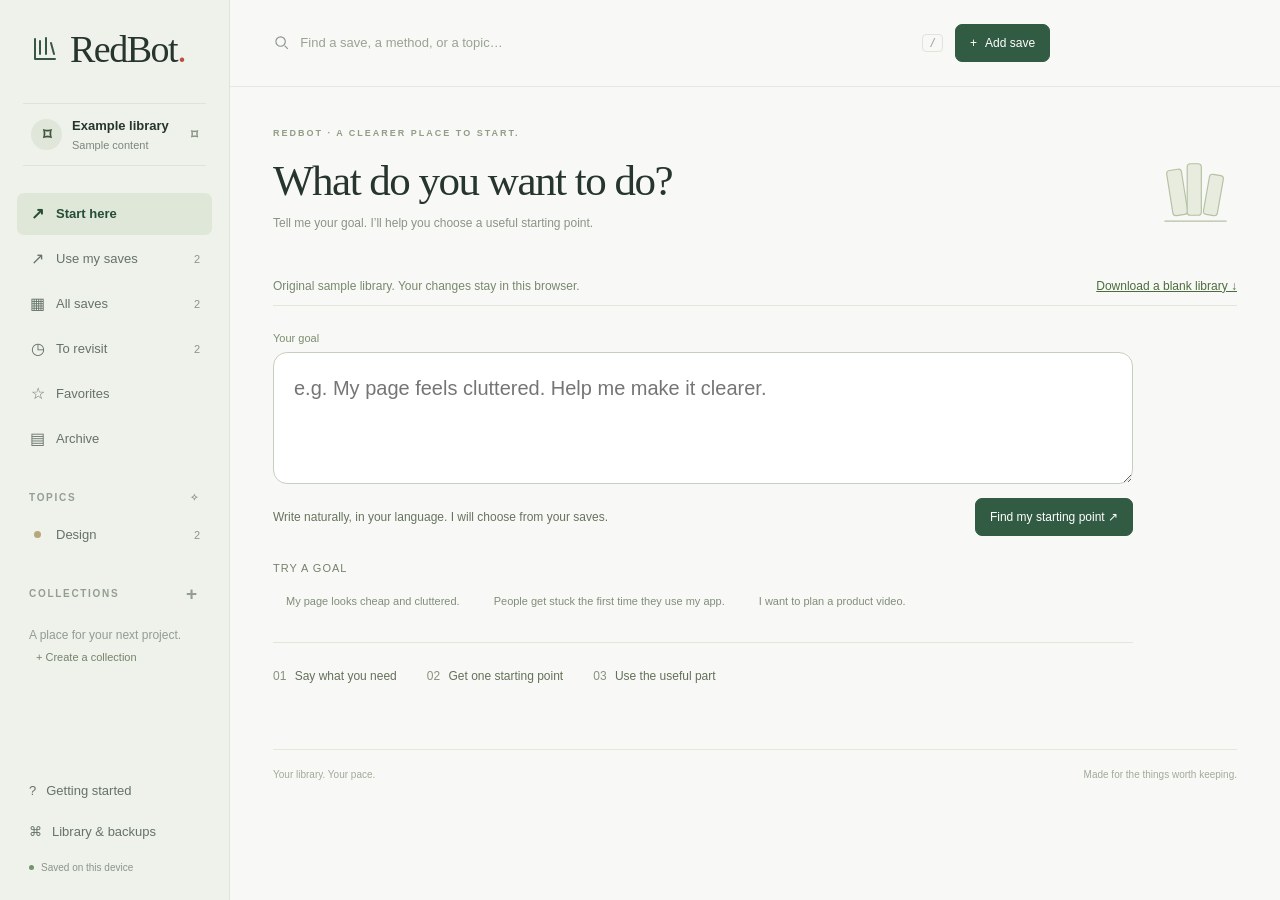
==== commit 293ae5ee: "Keep rejection scoped to the original goal and mark empty evidence unread" ====
--- a/index.html
+++ b/index.html
@@ -6,7 +6,7 @@
 <div class="section-label collections-label">COLLECTIONS <button id="new-collection" class="mini-btn" aria-label="New collection">+</button></div><nav id="collections" aria-label="Collections"></nav>
 <div class="sidebar-bottom"><button id="help" class="navitem">? <span>Getting started</span></button><button id="library-settings" class="navitem">⌘ <span>Library & backups</span></button><div class="privacy"><span class="green-dot"></span><span id="storage-label">Saved on this device</span></div></div></aside>
 <div id="mobile-shade"></div><main><header><button id="mobile-menu" class="icon-btn" aria-label="Open navigation">☰</button><div class="searchbox"><svg viewBox="0 0 24 24"><circle cx="10.5" cy="10.5" r="6.5"/><path d="m16 16 4.5 4.5"/></svg><input id="search" type="search" placeholder="Find a save, a method, or a topic…" aria-label="Search library" autocomplete="off"><kbd>/</kbd></div><button id="sync" class="btn sync-btn"><span>↻</span><span class="sync-label">Update saves</span></button><button id="add" class="btn primary"><span>+</span> Add save</button></header>
-<div class="page"><div class="eyebrow">LESS TO SORT. A CLEARER PLACE TO START.</div><div class="page-heading"><div><h1 id="page-title">What do you want to do?</h1><p id="page-subtitle">Tell me your goal. I’ll help you choose a useful starting point.</p></div><div class="library-mark" aria-hidden="true"><svg viewBox="0 0 100 100"><rect x="19" y="20" width="18" height="55" rx="4" transform="rotate(-9 28 48)"/><rect x="40" y="13" width="17" height="62" rx="4"/><rect x="63" y="26" width="17" height="49" rx="4" transform="rotate(10 71 51)"/><path d="M13 82h74"/></svg></div></div>
+<div class="page"><div class="eyebrow">REDBOT · A CLEARER PLACE TO START.</div><div class="page-heading"><div><h1 id="page-title">What do you want to do?</h1><p id="page-subtitle">Tell me your goal. I’ll help you choose a useful starting point.</p></div><div class="library-mark" aria-hidden="true"><svg viewBox="0 0 100 100"><rect x="19" y="20" width="18" height="55" rx="4" transform="rotate(-9 28 48)"/><rect x="40" y="13" width="17" height="62" rx="4"/><rect x="63" y="26" width="17" height="49" rx="4" transform="rotate(10 71 51)"/><path d="M13 82h74"/></svg></div></div>
 <div id="import-banner" class="import-banner" hidden><div><strong>Your library starts here.</strong><span>Paste a link or the share text from an app. Add your own title so you can find it later.</span></div><button class="btn" id="welcome-import">Add your first save</button></div>
 <div class="sample-notice"><span>Original sample library. Your changes stay in this browser.</span><div><button class="text-btn" id="demo-upgrade" hidden>Load updated examples</button><a href="RedBot-Starter.html" download>Download a blank library ↓</a></div></div><section id="decision-home" aria-label="Choose a starting point" hidden></section><section id="task-start" class="task-start" hidden></section><section id="guide-cards" class="guide-cards" hidden aria-label="Ways to use your saves"></section><div class="toolbar" id="save-toolbar"><div class="filter-pills" id="filters"><button class="pill active" data-filter="all">Everything</button><button class="pill" data-filter="video">Videos</button><button class="pill" data-filter="note">Posts & links</button><button class="pill" data-filter="content">With notes & text</button></div><div class="view-controls"><label class="visually-hidden" for="sort">Sort saves</label><select id="sort"><option value="position">Saved order</option><option value="recent">Recently added</option><option value="title">Title A–Z</option></select><div class="view-switch"><button id="grid-view" class="active icon-btn" aria-label="Grid view">▦</button><button id="list-view" class="icon-btn" aria-label="List view">☰</button></div></div></div>
 <div class="result-row"><span id="result-count"></span><div><button id="select-mode" class="text-btn">Select</button><button id="clear-filters" class="text-btn" hidden>Clear filters</button></div></div>
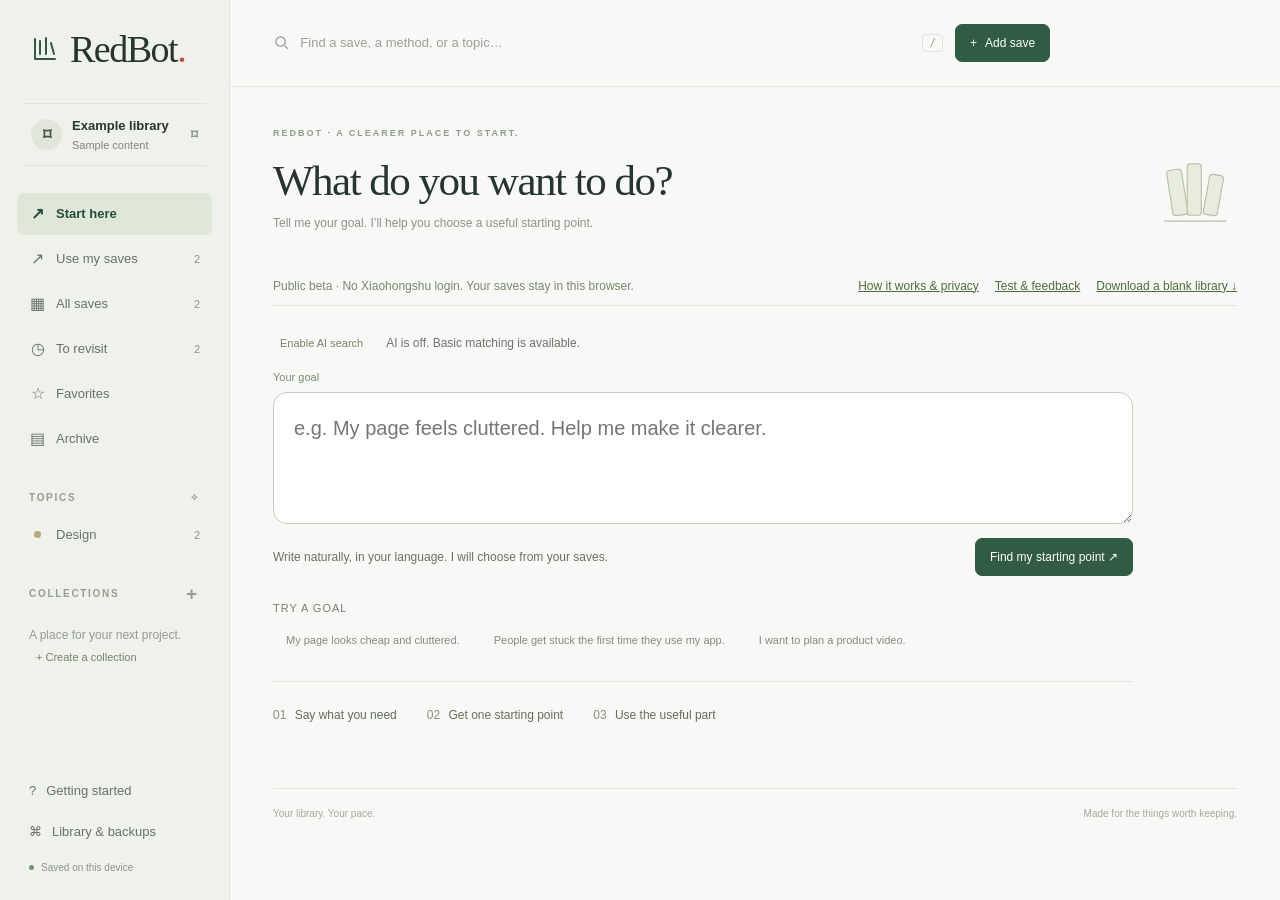
==== commit 9adc8049: "Ship mobile beta with local semantic AI and public setup guide" ====
--- a/index.html
+++ b/index.html
@@ -1,4 +1,4 @@
-<!doctype html><html lang="en"><head><meta charset="utf-8"><meta name="viewport" content="width=device-width,initial-scale=1"><meta name="theme-color" content="#f7f8f5"><meta name="description" content="Your saved things, within reach. A private place to turn your saves into one useful starting point."><title>RedBot — Know where to start</title><link rel="icon" href="icon.svg"><link rel="stylesheet" href="style.css?v=1.2"></head><body>
+<!doctype html><html lang="en"><head><meta charset="utf-8"><meta name="viewport" content="width=device-width,initial-scale=1"><meta name="theme-color" content="#f7f8f5"><meta name="description" content="Your saved things, within reach. A private place to turn your saves into one useful starting point."><title>RedBot — Know where to start</title><link rel="manifest" href="manifest.webmanifest"><link rel="icon" href="icon.svg"><link rel="stylesheet" href="style.css?v=1.4"><link rel="canonical" href="https://m1nga.github.io/redbot/"><meta property="og:title" content="RedBot — Saved Links to a Useful Next Action"><meta property="og:description" content="Mobile beta: save a link, find its useful part, and take one next action."></head><body>
 <div id="app">
 <aside id="sidebar"><a class="brand" href="#"><svg viewBox="0 0 32 32"><path d="M6 6v20h20M11 8v13m6-16v16m5-11 3 11"/></svg><span>RedBot<span class="brand-dot">.</span></span></a><button id="mobile-close" class="icon-btn" aria-label="Close navigation">×</button>
 <div class="workspace"><span class="avatar" aria-hidden="true">⌑</span><div>Example library<small>Sample content</small></div><span class="small-lock">⌑</span></div>
@@ -8,11 +8,11 @@
 <div id="mobile-shade"></div><main><header><button id="mobile-menu" class="icon-btn" aria-label="Open navigation">☰</button><div class="searchbox"><svg viewBox="0 0 24 24"><circle cx="10.5" cy="10.5" r="6.5"/><path d="m16 16 4.5 4.5"/></svg><input id="search" type="search" placeholder="Find a save, a method, or a topic…" aria-label="Search library" autocomplete="off"><kbd>/</kbd></div><button id="sync" class="btn sync-btn"><span>↻</span><span class="sync-label">Update saves</span></button><button id="add" class="btn primary"><span>+</span> Add save</button></header>
 <div class="page"><div class="eyebrow">REDBOT · A CLEARER PLACE TO START.</div><div class="page-heading"><div><h1 id="page-title">What do you want to do?</h1><p id="page-subtitle">Tell me your goal. I’ll help you choose a useful starting point.</p></div><div class="library-mark" aria-hidden="true"><svg viewBox="0 0 100 100"><rect x="19" y="20" width="18" height="55" rx="4" transform="rotate(-9 28 48)"/><rect x="40" y="13" width="17" height="62" rx="4"/><rect x="63" y="26" width="17" height="49" rx="4" transform="rotate(10 71 51)"/><path d="M13 82h74"/></svg></div></div>
 <div id="import-banner" class="import-banner" hidden><div><strong>Your library starts here.</strong><span>Paste a link or the share text from an app. Add your own title so you can find it later.</span></div><button class="btn" id="welcome-import">Add your first save</button></div>
-<div class="sample-notice"><span>Original sample library. Your changes stay in this browser.</span><div><button class="text-btn" id="demo-upgrade" hidden>Load updated examples</button><a href="RedBot-Starter.html" download>Download a blank library ↓</a></div></div><section id="decision-home" aria-label="Choose a starting point" hidden></section><section id="task-start" class="task-start" hidden></section><section id="guide-cards" class="guide-cards" hidden aria-label="Ways to use your saves"></section><div class="toolbar" id="save-toolbar"><div class="filter-pills" id="filters"><button class="pill active" data-filter="all">Everything</button><button class="pill" data-filter="video">Videos</button><button class="pill" data-filter="note">Posts & links</button><button class="pill" data-filter="content">With notes & text</button></div><div class="view-controls"><label class="visually-hidden" for="sort">Sort saves</label><select id="sort"><option value="position">Saved order</option><option value="recent">Recently added</option><option value="title">Title A–Z</option></select><div class="view-switch"><button id="grid-view" class="active icon-btn" aria-label="Grid view">▦</button><button id="list-view" class="icon-btn" aria-label="List view">☰</button></div></div></div>
+<div class="sample-notice"><span>Public beta · No Xiaohongshu login. Your saves stay in this browser.</span><div><button class="text-btn" id="demo-upgrade" hidden>Load updated examples</button><a href="about.html">How it works & privacy</a><a href="test.html">Test & feedback</a><a href="RedBot-Starter.html" download>Download a blank library ↓</a></div></div><section id="decision-home" aria-label="Choose a starting point" hidden></section><section id="task-start" class="task-start" hidden></section><section id="guide-cards" class="guide-cards" hidden aria-label="Ways to use your saves"></section><div class="toolbar" id="save-toolbar"><div class="filter-pills" id="filters"><button class="pill active" data-filter="all">Everything</button><button class="pill" data-filter="video">Videos</button><button class="pill" data-filter="note">Posts & links</button><button class="pill" data-filter="content">With notes & text</button></div><div class="view-controls"><label class="visually-hidden" for="sort">Sort saves</label><select id="sort"><option value="position">Saved order</option><option value="recent">Recently added</option><option value="title">Title A–Z</option></select><div class="view-switch"><button id="grid-view" class="active icon-btn" aria-label="Grid view">▦</button><button id="list-view" class="icon-btn" aria-label="List view">☰</button></div></div></div>
 <div class="result-row"><span id="result-count"></span><div><button id="select-mode" class="text-btn">Select</button><button id="clear-filters" class="text-btn" hidden>Clear filters</button></div></div>
 <div id="bulk" class="bulkbar" hidden><span id="selected-count">0 selected</span><button id="select-all" class="text-btn">Select visible</button><button data-bulk="read">Mark read</button><button data-bulk="favorite">Favorite</button><button data-bulk="collection">Add to collection</button><button data-bulk="archive">Archive</button><button data-bulk="trash">Move to trash</button><button id="end-select" class="text-btn">Done</button></div>
 <section id="cards" aria-label="Saved items"></section><div id="empty" class="empty" hidden><span class="empty-icon">⌕</span><h2 id="empty-title">Nothing here yet.</h2><p id="empty-copy">Save something worth coming back to.</p><button id="empty-action" class="btn">Show all saves</button></div><button id="load-more" class="btn load-more" hidden>Show more saves</button>
 <footer><span id="footer-status">Your library. Your pace.</span><span>Made for the things worth keeping.</span></footer></div></main></div>
 <div id="detail-backdrop" hidden></div><aside id="detail" role="dialog" aria-modal="true" aria-label="Save details" hidden></aside>
 <dialog id="modal"><div id="modal-body"></div></dialog><div id="toast" role="status" aria-live="polite" hidden></div><input id="import-file" type="file" accept=".json,.html,.htm,.csv" hidden>
-<script>window.REDBOT_SEED={"version": 1, "demoVersion": 2, "items": [{"id": "example-design", "title": "Example \u2014 Make a page less cluttered", "url": "https://m1nga.github.io/redbot/example-notes.html#layout", "author": "RedBot original example", "category": "Design", "description": "An original example note about a small interface cleanup. This is sample content, not a customer study.", "research": {"points": [["Layout example", "Choose one section and identify which heading, control or decoration competes with its main action."], ["One small revision", "Give the main action clear priority, reduce secondary emphasis and compare the same section at the same width."]], "decision": "Make one bounded change and verify the actual task.", "limits": "Original illustrative guidance. No claim of measured conversion improvement or recruited human testing."}}, {"id": "example-first-use", "title": "Example \u2014 Help a first-time visitor finish", "url": "https://m1nga.github.io/redbot/example-notes.html#first-use", "author": "RedBot original example", "category": "Design", "research": {"points": [["The first task", "Start with an empty library. Can someone save one ordinary shared link without choosing folders or file formats?"], ["Recovery", "Paste text without a link. The product should explain what to copy and let the visitor correct it."]], "decision": "Test the first save and its recovery before adding more onboarding steps.", "limits": "An original example task, not a report of a recruited participant."}}], "annotations": {}, "collections": [], "guides": [{"id": "web-polish", "title": "Make an existing page feel finished", "category": "Web design", "method": "One section \u2192 clear hierarchy \u2192 compare at the same width", "steps": ["Inspect one section with real content.", "Reduce competing emphasis and give the main action priority.", "Run the main task and compare desktop and mobile."], "sourceIds": ["example-design"], "resources": [], "limit": "An original example guide. It has not been installed, executed or evaluated by a human study.", "prompt": "Project: [your project]\nGoal: Make an existing page feel finished\nUse the current project and real content. Inspect one section with real content. Reduce competing emphasis and give the main action priority. Run the main task and compare desktop and mobile. Report the actual checks and remaining gaps. Preserve existing data and the authorized scope."}, {"id": "product-states", "title": "Help a first-time user finish the task", "category": "Product design", "method": "One real task \u2192 feedback \u2192 result \u2192 recovery", "steps": ["Start from an empty library.", "Save a real link and find it again.", "Try an invalid input and verify that correction is clear."], "sourceIds": ["example-first-use"], "resources": [], "limit": "An original example guide. It has not been installed, executed or evaluated by a human study.", "prompt": "Project: [your project]\nGoal: Help a first-time user finish the task\nUse the current project and real content. Start from an empty library. Save a real link and find it again. Try an invalid input and verify that correction is clear. Report the actual checks and remaining gaps. Preserve existing data and the authorized scope."}]};</script><script src="core.js?v=1.2"></script><script src="app.js?v=1.2"></script></body></html>
+<script src="ai.js"></script><script>window.REDBOT_SEED={"version": 1, "demoVersion": 2, "items": [{"id": "example-design", "title": "Example \u2014 Make a page less cluttered", "url": "https://m1nga.github.io/redbot/example-notes.html#layout", "author": "RedBot original example", "category": "Design", "description": "An original example note about a small interface cleanup. This is sample content, not a customer study.", "research": {"points": [["Layout example", "Choose one section and identify which heading, control or decoration competes with its main action."], ["One small revision", "Give the main action clear priority, reduce secondary emphasis and compare the same section at the same width."]], "decision": "Make one bounded change and verify the actual task.", "limits": "Original illustrative guidance. No claim of measured conversion improvement or recruited human testing."}}, {"id": "example-first-use", "title": "Example \u2014 Help a first-time visitor finish", "url": "https://m1nga.github.io/redbot/example-notes.html#first-use", "author": "RedBot original example", "category": "Design", "research": {"points": [["The first task", "Start with an empty library. Can someone save one ordinary shared link without choosing folders or file formats?"], ["Recovery", "Paste text without a link. The product should explain what to copy and let the visitor correct it."]], "decision": "Test the first save and its recovery before adding more onboarding steps.", "limits": "An original example task, not a report of a recruited participant."}}], "annotations": {}, "collections": [], "guides": [{"id": "web-polish", "title": "Make an existing page feel finished", "category": "Web design", "method": "One section \u2192 clear hierarchy \u2192 compare at the same width", "steps": ["Inspect one section with real content.", "Reduce competing emphasis and give the main action priority.", "Run the main task and compare desktop and mobile."], "sourceIds": ["example-design"], "resources": [], "limit": "An original example guide. It has not been installed, executed or evaluated by a human study.", "prompt": "Project: [your project]\nGoal: Make an existing page feel finished\nUse the current project and real content. Inspect one section with real content. Reduce competing emphasis and give the main action priority. Run the main task and compare desktop and mobile. Report the actual checks and remaining gaps. Preserve existing data and the authorized scope."}, {"id": "product-states", "title": "Help a first-time user finish the task", "category": "Product design", "method": "One real task \u2192 feedback \u2192 result \u2192 recovery", "steps": ["Start from an empty library.", "Save a real link and find it again.", "Try an invalid input and verify that correction is clear."], "sourceIds": ["example-first-use"], "resources": [], "limit": "An original example guide. It has not been installed, executed or evaluated by a human study.", "prompt": "Project: [your project]\nGoal: Help a first-time user finish the task\nUse the current project and real content. Start from an empty library. Save a real link and find it again. Try an invalid input and verify that correction is clear. Report the actual checks and remaining gaps. Preserve existing data and the authorized scope."}]};</script><script src="core.js?v=1.4"></script><script src="app.js?v=1.4"></script><script>if(location.protocol!=="file:"&&"serviceWorker" in navigator)navigator.serviceWorker.register("sw.js").catch(()=>{});</script></body></html>
--- a/style.css
+++ b/style.css
@@ -10,4 +10,6 @@
 
 .goal-edit{margin:0}.goal-edit>summary{border:1px solid #d7e0d0;border-radius:10px;background:#f0f4ed;padding:14px 18px;line-height:1.6;overflow-wrap:anywhere;color:#465a3b}.goal-edit>summary span{font-size:11px;text-transform:uppercase;margin-left:15px;color:#7a8a6f}.goal-edit[open]>summary{margin-bottom:16px}#start-title:focus{outline:none}
 
+.ai-controls{display:flex;align-items:center;gap:16px;flex-wrap:wrap;margin:12px 0}.ai-controls small{color:#6b756b;font-size:12px;max-width:540px}.ai-controls button{white-space:nowrap}
+
 .sample-notice{display:flex;justify-content:space-between;gap:16px;align-items:center;font-size:12px;color:#78886d;margin:0 0 24px;padding:10px 0;border-bottom:1px solid #e1e6da}.sample-notice div{display:flex;gap:16px;flex-wrap:wrap}.sample-notice a{color:#4c6c3c}@media(max-width:650px){.sample-notice{align-items:flex-start;flex-direction:column}}
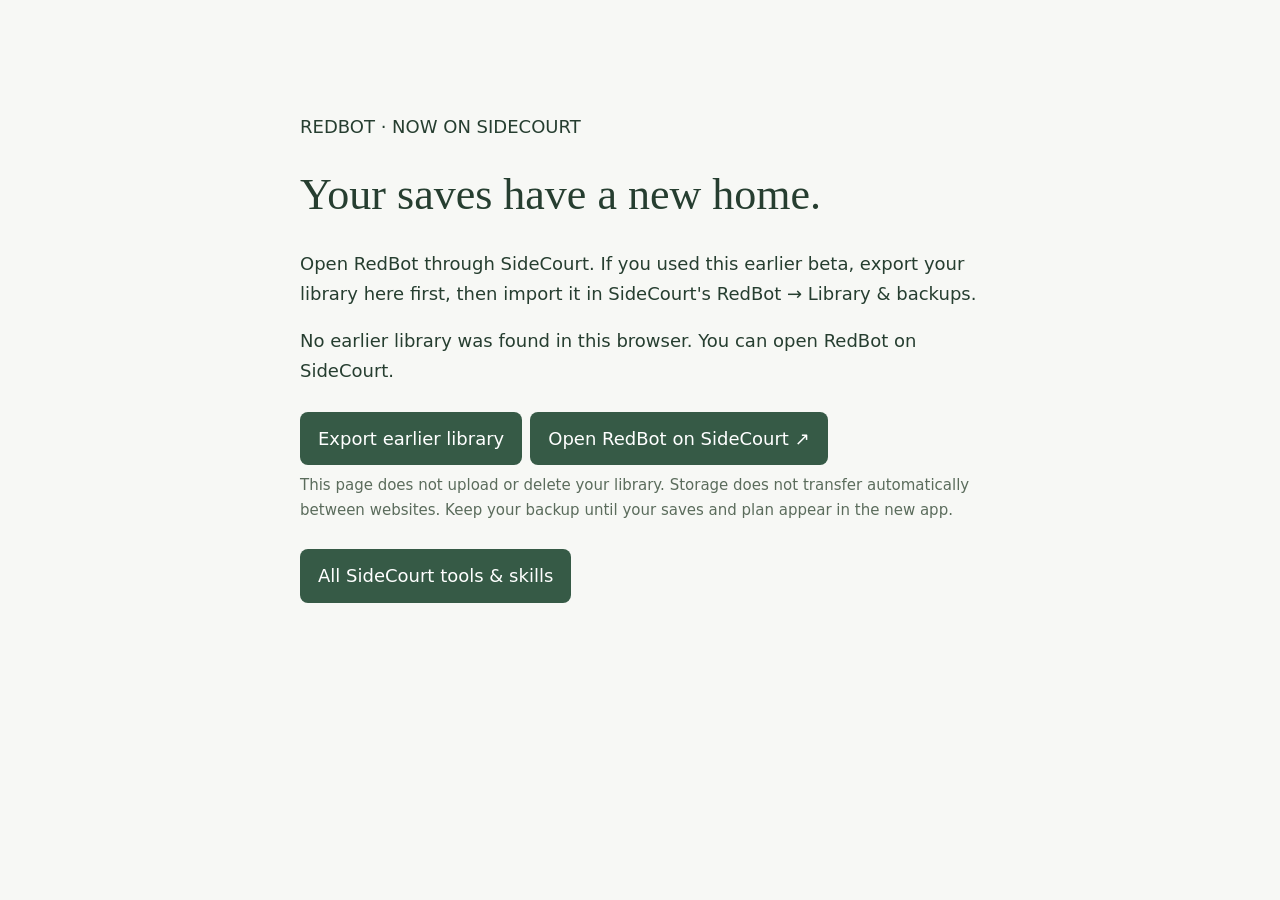
==== commit c055d846: "Publish redbot from m1nga/skills@0a1c52186280" ====
--- a/index.html
+++ b/index.html
@@ -1,18 +1,7 @@
-<!doctype html><html lang="en"><head><meta charset="utf-8"><meta name="viewport" content="width=device-width,initial-scale=1"><meta name="theme-color" content="#f7f8f5"><meta name="description" content="Your saved things, within reach. A private place to turn your saves into one useful starting point."><title>RedBot — Know where to start</title><link rel="manifest" href="manifest.webmanifest"><link rel="icon" href="icon.svg"><link rel="stylesheet" href="style.css?v=1.4"><link rel="canonical" href="https://m1nga.github.io/redbot/"><meta property="og:title" content="RedBot — Saved Links to a Useful Next Action"><meta property="og:description" content="Mobile beta: save a link, find its useful part, and take one next action."></head><body>
-<div id="app">
-<aside id="sidebar"><a class="brand" href="#"><svg viewBox="0 0 32 32"><path d="M6 6v20h20M11 8v13m6-16v16m5-11 3 11"/></svg><span>RedBot<span class="brand-dot">.</span></span></a><button id="mobile-close" class="icon-btn" aria-label="Close navigation">×</button>
-<div class="workspace"><span class="avatar" aria-hidden="true">⌑</span><div>Example library<small>Sample content</small></div><span class="small-lock">⌑</span></div>
-<nav id="navigation" aria-label="Library"></nav><div class="section-label">TOPICS <span title="Suggested from titles. You can change them.">✧</span></div><nav id="topics" aria-label="Topics"></nav>
-<div class="section-label collections-label">COLLECTIONS <button id="new-collection" class="mini-btn" aria-label="New collection">+</button></div><nav id="collections" aria-label="Collections"></nav>
-<div class="sidebar-bottom"><button id="help" class="navitem">? <span>Getting started</span></button><button id="library-settings" class="navitem">⌘ <span>Library & backups</span></button><div class="privacy"><span class="green-dot"></span><span id="storage-label">Saved on this device</span></div></div></aside>
-<div id="mobile-shade"></div><main><header><button id="mobile-menu" class="icon-btn" aria-label="Open navigation">☰</button><div class="searchbox"><svg viewBox="0 0 24 24"><circle cx="10.5" cy="10.5" r="6.5"/><path d="m16 16 4.5 4.5"/></svg><input id="search" type="search" placeholder="Find a save, a method, or a topic…" aria-label="Search library" autocomplete="off"><kbd>/</kbd></div><button id="sync" class="btn sync-btn"><span>↻</span><span class="sync-label">Update saves</span></button><button id="add" class="btn primary"><span>+</span> Add save</button></header>
-<div class="page"><div class="eyebrow">REDBOT · A CLEARER PLACE TO START.</div><div class="page-heading"><div><h1 id="page-title">What do you want to do?</h1><p id="page-subtitle">Tell me your goal. I’ll help you choose a useful starting point.</p></div><div class="library-mark" aria-hidden="true"><svg viewBox="0 0 100 100"><rect x="19" y="20" width="18" height="55" rx="4" transform="rotate(-9 28 48)"/><rect x="40" y="13" width="17" height="62" rx="4"/><rect x="63" y="26" width="17" height="49" rx="4" transform="rotate(10 71 51)"/><path d="M13 82h74"/></svg></div></div>
-<div id="import-banner" class="import-banner" hidden><div><strong>Your library starts here.</strong><span>Paste a link or the share text from an app. Add your own title so you can find it later.</span></div><button class="btn" id="welcome-import">Add your first save</button></div>
-<div class="sample-notice"><span>Public beta · No Xiaohongshu login. Your saves stay in this browser.</span><div><button class="text-btn" id="demo-upgrade" hidden>Load updated examples</button><a href="about.html">How it works & privacy</a><a href="test.html">Test & feedback</a><a href="RedBot-Starter.html" download>Download a blank library ↓</a></div></div><section id="decision-home" aria-label="Choose a starting point" hidden></section><section id="task-start" class="task-start" hidden></section><section id="guide-cards" class="guide-cards" hidden aria-label="Ways to use your saves"></section><div class="toolbar" id="save-toolbar"><div class="filter-pills" id="filters"><button class="pill active" data-filter="all">Everything</button><button class="pill" data-filter="video">Videos</button><button class="pill" data-filter="note">Posts & links</button><button class="pill" data-filter="content">With notes & text</button></div><div class="view-controls"><label class="visually-hidden" for="sort">Sort saves</label><select id="sort"><option value="position">Saved order</option><option value="recent">Recently added</option><option value="title">Title A–Z</option></select><div class="view-switch"><button id="grid-view" class="active icon-btn" aria-label="Grid view">▦</button><button id="list-view" class="icon-btn" aria-label="List view">☰</button></div></div></div>
-<div class="result-row"><span id="result-count"></span><div><button id="select-mode" class="text-btn">Select</button><button id="clear-filters" class="text-btn" hidden>Clear filters</button></div></div>
-<div id="bulk" class="bulkbar" hidden><span id="selected-count">0 selected</span><button id="select-all" class="text-btn">Select visible</button><button data-bulk="read">Mark read</button><button data-bulk="favorite">Favorite</button><button data-bulk="collection">Add to collection</button><button data-bulk="archive">Archive</button><button data-bulk="trash">Move to trash</button><button id="end-select" class="text-btn">Done</button></div>
-<section id="cards" aria-label="Saved items"></section><div id="empty" class="empty" hidden><span class="empty-icon">⌕</span><h2 id="empty-title">Nothing here yet.</h2><p id="empty-copy">Save something worth coming back to.</p><button id="empty-action" class="btn">Show all saves</button></div><button id="load-more" class="btn load-more" hidden>Show more saves</button>
-<footer><span id="footer-status">Your library. Your pace.</span><span>Made for the things worth keeping.</span></footer></div></main></div>
-<div id="detail-backdrop" hidden></div><aside id="detail" role="dialog" aria-modal="true" aria-label="Save details" hidden></aside>
-<dialog id="modal"><div id="modal-body"></div></dialog><div id="toast" role="status" aria-live="polite" hidden></div><input id="import-file" type="file" accept=".json,.html,.htm,.csv" hidden>
-<script src="ai.js"></script><script>window.REDBOT_SEED={"version": 1, "demoVersion": 2, "items": [{"id": "example-design", "title": "Example \u2014 Make a page less cluttered", "url": "https://m1nga.github.io/redbot/example-notes.html#layout", "author": "RedBot original example", "category": "Design", "description": "An original example note about a small interface cleanup. This is sample content, not a customer study.", "research": {"points": [["Layout example", "Choose one section and identify which heading, control or decoration competes with its main action."], ["One small revision", "Give the main action clear priority, reduce secondary emphasis and compare the same section at the same width."]], "decision": "Make one bounded change and verify the actual task.", "limits": "Original illustrative guidance. No claim of measured conversion improvement or recruited human testing."}}, {"id": "example-first-use", "title": "Example \u2014 Help a first-time visitor finish", "url": "https://m1nga.github.io/redbot/example-notes.html#first-use", "author": "RedBot original example", "category": "Design", "research": {"points": [["The first task", "Start with an empty library. Can someone save one ordinary shared link without choosing folders or file formats?"], ["Recovery", "Paste text without a link. The product should explain what to copy and let the visitor correct it."]], "decision": "Test the first save and its recovery before adding more onboarding steps.", "limits": "An original example task, not a report of a recruited participant."}}], "annotations": {}, "collections": [], "guides": [{"id": "web-polish", "title": "Make an existing page feel finished", "category": "Web design", "method": "One section \u2192 clear hierarchy \u2192 compare at the same width", "steps": ["Inspect one section with real content.", "Reduce competing emphasis and give the main action priority.", "Run the main task and compare desktop and mobile."], "sourceIds": ["example-design"], "resources": [], "limit": "An original example guide. It has not been installed, executed or evaluated by a human study.", "prompt": "Project: [your project]\nGoal: Make an existing page feel finished\nUse the current project and real content. Inspect one section with real content. Reduce competing emphasis and give the main action priority. Run the main task and compare desktop and mobile. Report the actual checks and remaining gaps. Preserve existing data and the authorized scope."}, {"id": "product-states", "title": "Help a first-time user finish the task", "category": "Product design", "method": "One real task \u2192 feedback \u2192 result \u2192 recovery", "steps": ["Start from an empty library.", "Save a real link and find it again.", "Try an invalid input and verify that correction is clear."], "sourceIds": ["example-first-use"], "resources": [], "limit": "An original example guide. It has not been installed, executed or evaluated by a human study.", "prompt": "Project: [your project]\nGoal: Help a first-time user finish the task\nUse the current project and real content. Start from an empty library. Save a real link and find it again. Try an invalid input and verify that correction is clear. Report the actual checks and remaining gaps. Preserve existing data and the authorized scope."}]};</script><script src="core.js?v=1.4"></script><script src="app.js?v=1.4"></script><script>if(location.protocol!=="file:"&&"serviceWorker" in navigator)navigator.serviceWorker.register("sw.js").catch(()=>{});</script></body></html>
+<!doctype html><html lang="en"><head><meta charset="utf-8"><meta name="viewport" content="width=device-width,initial-scale=1"><title>RedBot has moved to SideCourt</title><meta name="description" content="Open RedBot through SideCourt. Export an existing GitHub Pages browser library before moving."><link rel="canonical" href="https://sidecourt.space/drops/redbot/"><style>body{max-width:680px;margin:70px auto;padding:24px;background:#f7f8f5;color:#263e30;font:18px/1.65 system-ui}h1{font:44px/1.1 Georgia,serif}a,button{display:inline-block;padding:12px 18px;background:#365a46;color:white;border:0;border-radius:8px;text-decoration:none;font:inherit;margin:8px 8px 8px 0}small{display:block;color:#5b6c5c}</style></head><body><p>REDBOT · NOW ON SIDECOURT</p><h1>Your saves have a new home.</h1><p>Open RedBot through SideCourt. If you used this earlier beta, export your library here first, then import it in SideCourt's RedBot → Library & backups.</p><p id="status" role="status">Checking this browser's earlier library...</p><button id="export" disabled>Export earlier library</button><a href="https://sidecourt.space/drops/redbot/app/">Open RedBot on SideCourt ↗</a><small>This page does not upload or delete your library. Storage does not transfer automatically between websites. Keep your backup until your saves and plan appear in the new app.</small><p><a href="https://sidecourt.space/tools/">All SideCourt tools & skills</a></p><script>
+let library;const status=document.querySelector('#status'),button=document.querySelector('#export');
+function fallback(){try{return JSON.parse(localStorage.getItem('shelf.library.v1')||'null')}catch{return null}}
+function show(value,failed=false){library=value||fallback();if(Array.isArray(library?.items)){status.textContent=library.items.length+' saved items found in this browser. Export before moving.';button.disabled=false;}else status.textContent=failed?'The earlier library could not be read. It has not been deleted. Keep this browser data and contact Ming before moving.':'No earlier library was found in this browser. You can open RedBot on SideCourt.';}
+try{const request=indexedDB.open('shelf-v1',1);request.onupgradeneeded=()=>{if(!request.result.objectStoreNames.contains('library'))request.result.createObjectStore('library')};request.onerror=()=>show(null,true);request.onsuccess=()=>{const db=request.result;try{const read=db.transaction('library').objectStore('library').get('current');read.onsuccess=()=>{show(read.result);db.close()};read.onerror=()=>{show(null,true);db.close()};}catch{show(null,true);db.close()}};}catch{show(null,true)}
+button.onclick=()=>{if(!library)return;const url=URL.createObjectURL(new Blob([JSON.stringify(library)],{type:'application/json'}));const a=document.createElement('a');a.href=url;a.download='RedBot-before-SideCourt.json';a.click();setTimeout(()=>URL.revokeObjectURL(url),1000);status.textContent='Backup downloaded. Import it in SideCourt RedBot, then confirm your saves, notes and plan.';};
+</script></body></html>
